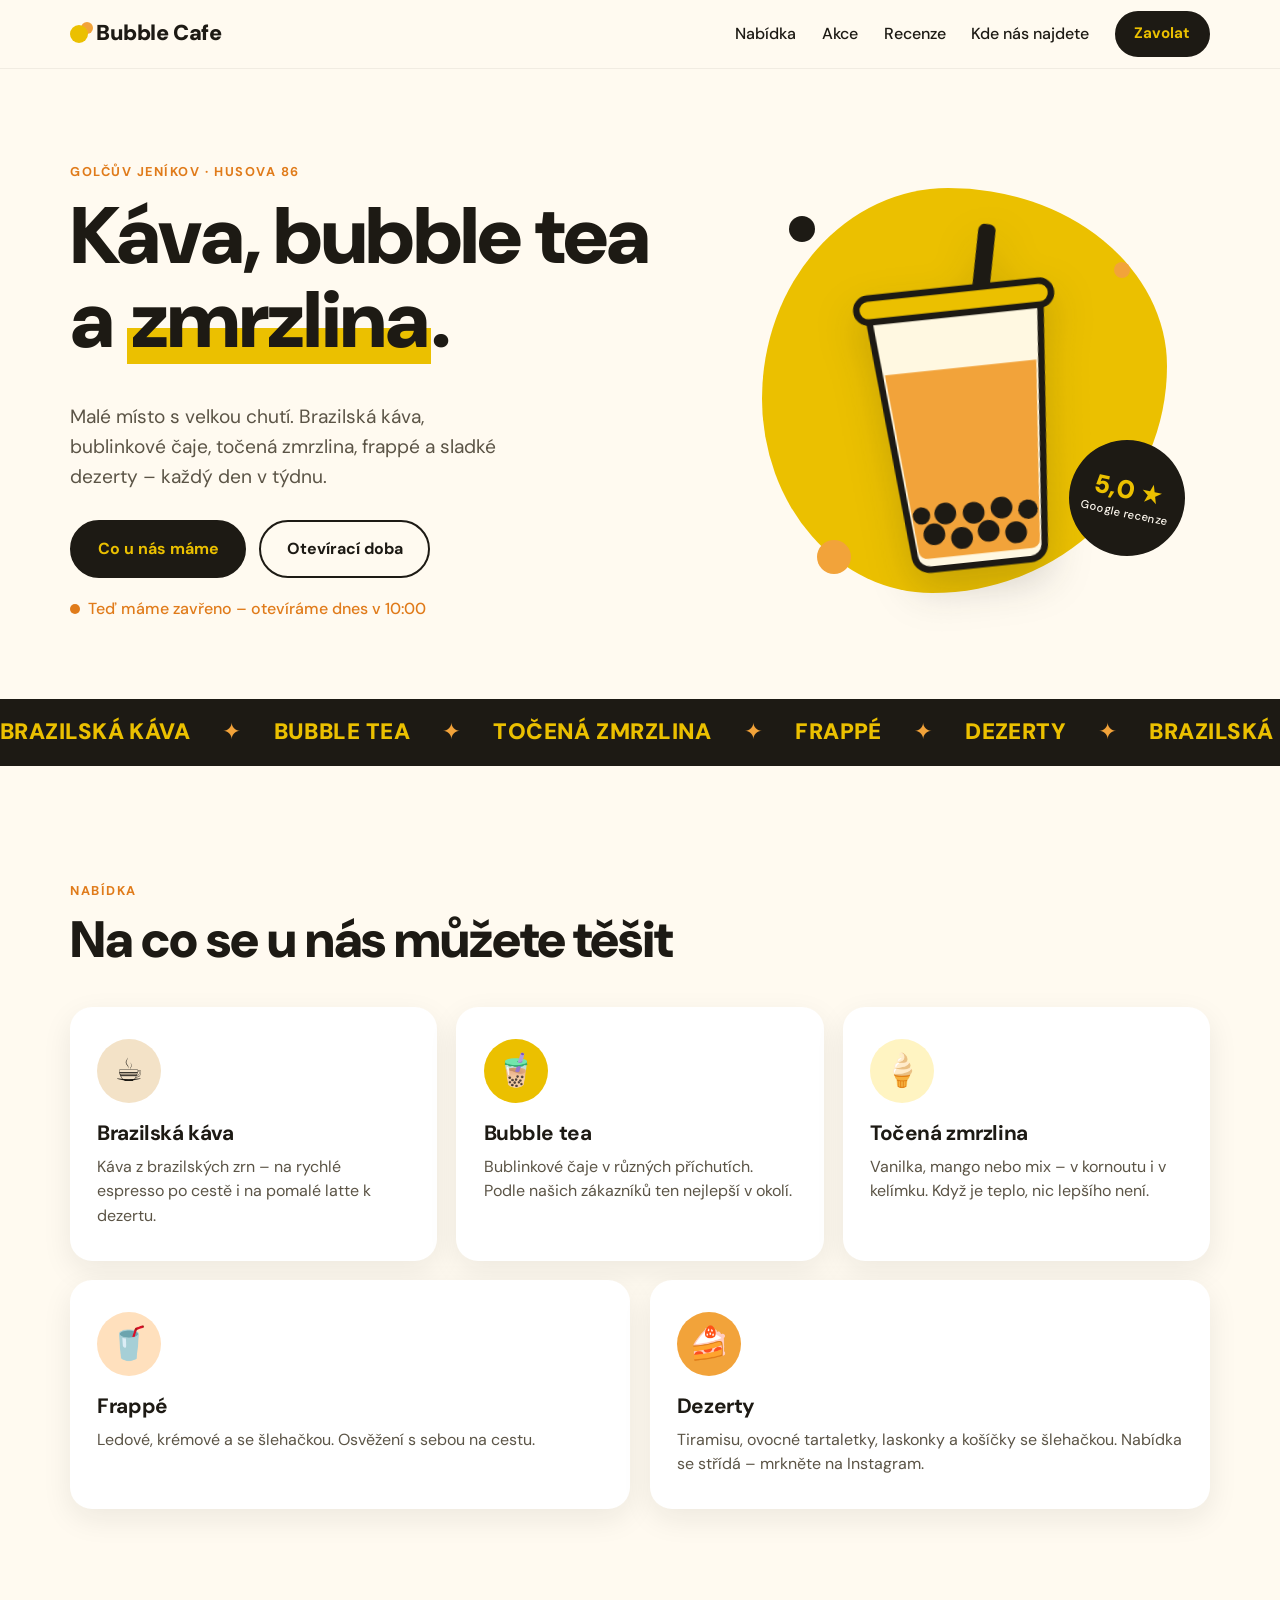
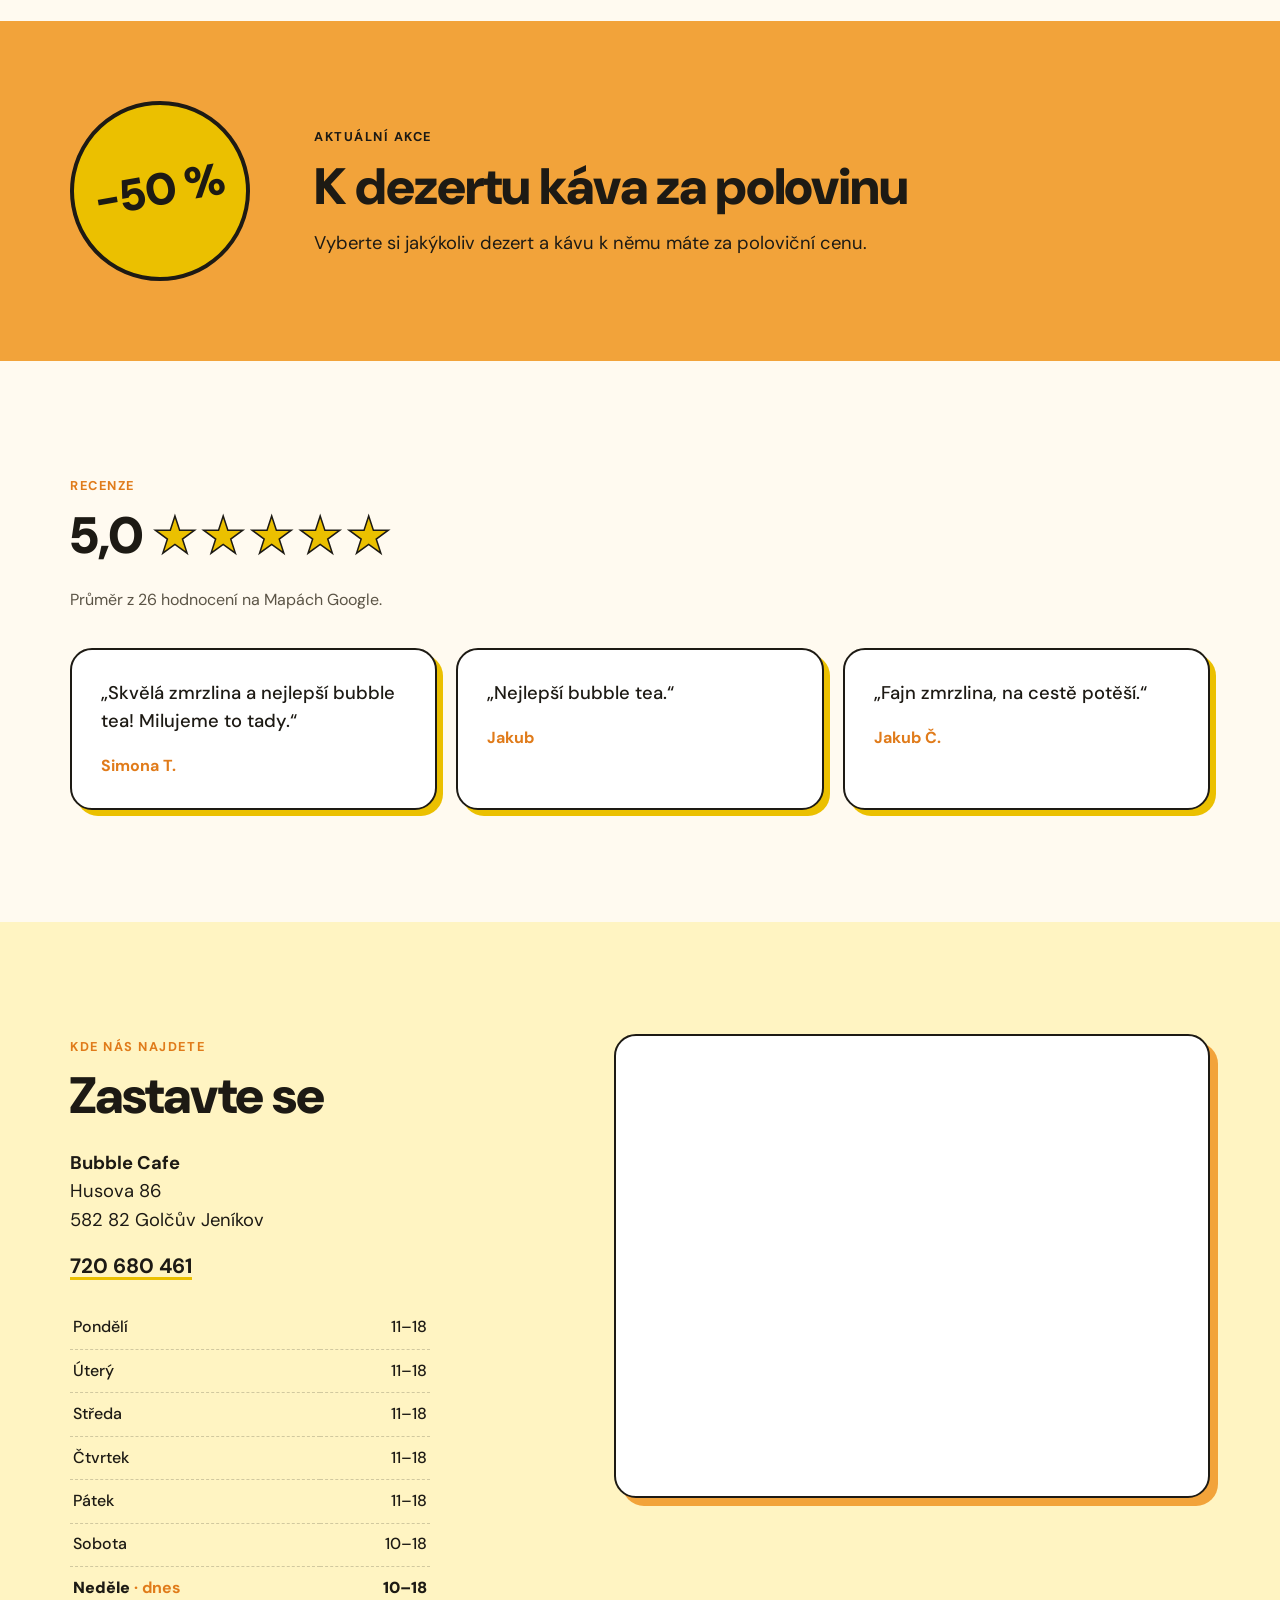
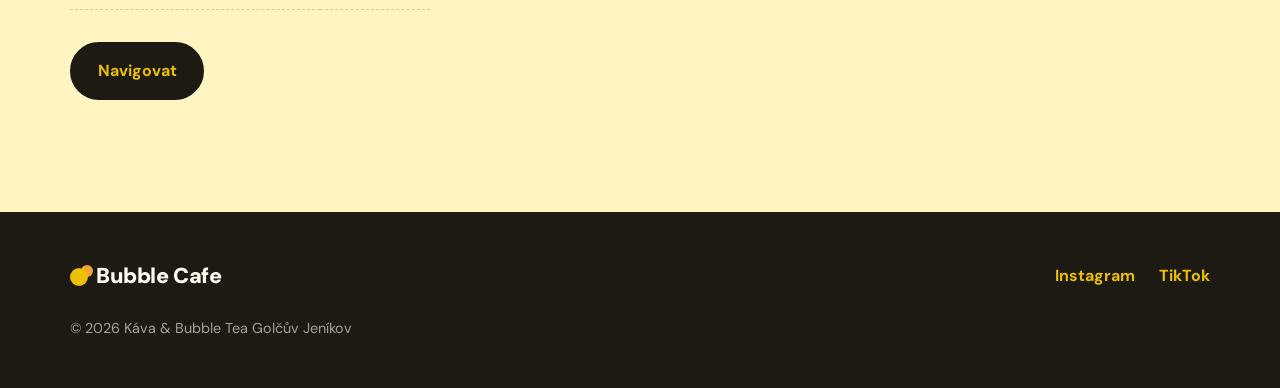
==== index.html @ f1f02864 "První verze webu Bubble Cafe" ====
<!doctype html>
<html lang="cs">
<head>
  <meta charset="utf-8">
  <meta name="viewport" content="width=device-width, initial-scale=1">
  <title>Bubble Cafe – Káva &amp; Bubble Tea Golčův Jeníkov</title>
  <meta name="description" content="Brazilská káva, bubble tea, točená zmrzlina, frappé a dezerty. Husova 86, Golčův Jeníkov. Otevřeno každý den.">
  <link rel="preconnect" href="https://fonts.googleapis.com">
  <link rel="preconnect" href="https://fonts.gstatic.com" crossorigin>
  <link href="https://fonts.googleapis.com/css2?family=DM+Sans:ital,opsz,wght@0,9..40,400;0,9..40,500;0,9..40,700;0,9..40,900;1,9..40,400&display=swap" rel="stylesheet">
  <link rel="stylesheet" href="styles.css">
</head>
<body>

  <header class="nav" id="top">
    <div class="wrap nav__inner">
      <a href="#top" class="logo" aria-label="Bubble Cafe – domů">
        <span class="logo__dot"></span>Bubble&nbsp;Cafe
      </a>
      <button class="nav__toggle" aria-label="Menu" aria-expanded="false" aria-controls="menu">
        <span></span><span></span>
      </button>
      <nav class="nav__menu" id="menu">
        <a href="#nabidka">Nabídka</a>
        <a href="#akce">Akce</a>
        <a href="#recenze">Recenze</a>
        <a href="#kontakt">Kde nás najdete</a>
        <a href="tel:+420720680461" class="btn btn--small">Zavolat</a>
      </nav>
    </div>
  </header>

  <main>
    <!-- HERO -->
    <section class="hero">
      <div class="wrap hero__inner">
        <div class="hero__text">
          <p class="eyebrow">Golčův Jeníkov · Husova 86</p>
          <h1>Káva, bubble&nbsp;tea<br>a <span class="hl">zmrzlina</span>.</h1>
          <p class="lead">Malé místo s velkou chutí. Brazilská káva, bublinkové čaje, točená zmrzlina, frappé a sladké dezerty – každý den v týdnu.</p>
          <div class="hero__cta">
            <a href="#nabidka" class="btn">Co u nás máme</a>
            <a href="#kontakt" class="btn btn--ghost">Otevírací doba</a>
          </div>
          <p class="hero__status" id="openStatus" aria-live="polite"></p>
        </div>
        <div class="hero__art" aria-hidden="true">
          <div class="blob"></div>
          <!-- Bubble tea illustration -->
          <svg class="cup" viewBox="0 0 220 320">
            <rect x="128" y="0" width="16" height="120" rx="6" fill="#1d1a14" transform="rotate(12 136 60)"/>
            <path d="M30 70 h160 l-20 230 a14 14 0 0 1 -14 12 h-92 a14 14 0 0 1 -14 -12z" fill="#fff8e1" stroke="#1d1a14" stroke-width="6"/>
            <path d="M40 130 h140 l-14 165 a8 8 0 0 1 -8 7 h-96 a8 8 0 0 1 -8 -7z" fill="#f2a33a"/>
            <g fill="#1d1a14">
              <circle cx="70" cy="280" r="10"/><circle cx="95" cy="286" r="10"/><circle cx="120" cy="282" r="10"/><circle cx="145" cy="286" r="10"/>
              <circle cx="82" cy="262" r="10"/><circle cx="108" cy="264" r="10"/><circle cx="134" cy="262" r="10"/><circle cx="158" cy="266" r="9"/>
              <circle cx="60" cy="262" r="8"/>
            </g>
            <rect x="20" y="58" width="180" height="22" rx="11" fill="#ebc000" stroke="#1d1a14" stroke-width="6"/>
          </svg>
          <span class="bubble b1"></span><span class="bubble b2"></span><span class="bubble b3"></span>
          <div class="sticker">5,0 ★<small>Google recenze</small></div>
        </div>
      </div>
    </section>

    <!-- MARQUEE -->
    <div class="marquee" aria-hidden="true">
      <div class="marquee__track">
        <span>Brazilská káva</span><span>✦</span><span>Bubble tea</span><span>✦</span><span>Točená zmrzlina</span><span>✦</span><span>Frappé</span><span>✦</span><span>Dezerty</span><span>✦</span>
        <span>Brazilská káva</span><span>✦</span><span>Bubble tea</span><span>✦</span><span>Točená zmrzlina</span><span>✦</span><span>Frappé</span><span>✦</span><span>Dezerty</span><span>✦</span>
      </div>
    </div>

    <!-- NABÍDKA -->
    <section class="section" id="nabidka">
      <div class="wrap">
        <p class="eyebrow">Nabídka</p>
        <h2>Na co se u nás můžete těšit</h2>
        <div class="cards">
          <article class="card card--coffee">
            <div class="card__icon">☕</div>
            <h3>Brazilská káva</h3>
            <p>Káva z brazilských zrn – na rychlé espresso po cestě i na pomalé latte k dezertu.</p>
          </article>
          <article class="card card--tea">
            <div class="card__icon">🧋</div>
            <h3>Bubble tea</h3>
            <p>Bublinkové čaje v různých příchutích. Podle našich zákazníků ten nejlepší v okolí.</p>
          </article>
          <article class="card card--ice">
            <div class="card__icon">🍦</div>
            <h3>Točená zmrzlina</h3>
            <p>Vanilka, mango nebo mix – v kornoutu i v kelímku. Když je teplo, nic lepšího není.</p>
          </article>
          <article class="card card--frappe">
            <div class="card__icon">🥤</div>
            <h3>Frappé</h3>
            <p>Ledové, krémové a se šlehačkou. Osvěžení s sebou na cestu.</p>
          </article>
          <article class="card card--dessert">
            <div class="card__icon">🍰</div>
            <h3>Dezerty</h3>
            <p>Tiramisu, ovocné tartaletky, laskonky a košíčky se šlehačkou. Nabídka se střídá – mrkněte na Instagram.</p>
          </article>
        </div>
      </div>
    </section>

    <!-- AKCE -->
    <section class="promo" id="akce">
      <div class="wrap promo__inner">
        <div class="promo__badge">−50&nbsp;%</div>
        <div>
          <p class="eyebrow eyebrow--dark">Aktuální akce</p>
          <h2>K dezertu káva za polovinu</h2>
          <p>Vyberte si jakýkoliv dezert a kávu k němu máte za poloviční cenu.</p>
        </div>
      </div>
    </section>

    <!-- RECENZE -->
    <section class="section" id="recenze">
      <div class="wrap">
        <p class="eyebrow">Recenze</p>
        <h2>5,0 <span class="stars" aria-label="5 hvězdiček">★★★★★</span></h2>
        <p class="muted">Průměr z 26 hodnocení na Mapách Google.</p>
        <div class="quotes">
          <blockquote>
            <p>„Skvělá zmrzlina a nejlepší bubble tea! Milujeme to tady.“</p>
            <cite>Simona T.</cite>
          </blockquote>
          <blockquote>
            <p>„Nejlepší bubble tea.“</p>
            <cite>Jakub</cite>
          </blockquote>
          <blockquote>
            <p>„Fajn zmrzlina, na cestě potěší.“</p>
            <cite>Jakub Č.</cite>
          </blockquote>
        </div>
      </div>
    </section>

    <!-- KONTAKT -->
    <section class="section section--alt" id="kontakt">
      <div class="wrap contact">
        <div class="contact__info">
          <p class="eyebrow">Kde nás najdete</p>
          <h2>Zastavte se</h2>
          <address>
            <strong>Bubble Cafe</strong><br>
            Husova 86<br>
            582 82 Golčův Jeníkov
          </address>
          <p><a href="tel:+420720680461" class="link">720 680 461</a></p>

          <table class="hours" aria-label="Otevírací doba">
            <tbody>
              <tr data-day="1"><th>Pondělí</th><td>11–18</td></tr>
              <tr data-day="2"><th>Úterý</th><td>11–18</td></tr>
              <tr data-day="3"><th>Středa</th><td>11–18</td></tr>
              <tr data-day="4"><th>Čtvrtek</th><td>11–18</td></tr>
              <tr data-day="5"><th>Pátek</th><td>11–18</td></tr>
              <tr data-day="6"><th>Sobota</th><td>10–18</td></tr>
              <tr data-day="0"><th>Neděle</th><td>10–18</td></tr>
            </tbody>
          </table>

          <a class="btn" href="https://maps.app.goo.gl/pbF3T8M5UBwDashRA" target="_blank" rel="noopener">Navigovat</a>
        </div>
        <div class="contact__map">
          <iframe
            title="Mapa – Bubble Cafe, Husova 86, Golčův Jeníkov"
            src="https://maps.google.com/maps?q=49.8180488,15.4758222&z=17&output=embed"
            loading="lazy" referrerpolicy="no-referrer-when-downgrade"></iframe>
        </div>
      </div>
    </section>
  </main>

  <footer class="footer">
    <div class="wrap footer__inner">
      <a href="#top" class="logo logo--light"><span class="logo__dot"></span>Bubble&nbsp;Cafe</a>
      <div class="footer__social">
        <a href="https://www.instagram.com/kavaabubble/" target="_blank" rel="noopener">Instagram</a>
        <a href="https://www.tiktok.com/@kavaabubble" target="_blank" rel="noopener">TikTok</a>
      </div>
      <p class="footer__copy">© <span id="year"></span> Káva &amp; Bubble Tea Golčův Jeníkov</p>
    </div>
  </footer>

  <script src="script.js"></script>
</body>
</html>
---- styles.css ----
:root {
  --yellow: #ebc000;
  --yellow-soft: #fff4c2;
  --orange: #f2a33a;
  --orange-deep: #e07b1a;
  --ink: #1d1a14;
  --ink-soft: #5b5446;
  --cream: #fffaf0;
  --white: #ffffff;
  --radius: 22px;
  --shadow: 0 10px 30px rgba(29, 26, 20, .08);
}

*, *::before, *::after { box-sizing: border-box; }
html { scroll-behavior: smooth; scroll-padding-top: 80px; }
body {
  margin: 0;
  font-family: "DM Sans", system-ui, sans-serif;
  color: var(--ink);
  background: var(--cream);
  line-height: 1.55;
  -webkit-font-smoothing: antialiased;
}
img, svg, iframe { display: block; max-width: 100%; }
a { color: inherit; }
h1, h2, h3 { line-height: 1.05; margin: 0 0 .5em; letter-spacing: -.02em; }
h1 { font-size: clamp(2.6rem, 7vw, 5rem); font-weight: 900; }
h2 { font-size: clamp(2rem, 4.5vw, 3.2rem); font-weight: 900; }
h3 { font-size: 1.3rem; font-weight: 700; }
p { margin: 0 0 1em; }

.wrap { width: min(1140px, 100% - 32px); margin-inline: auto; }

.eyebrow {
  display: inline-block;
  font-size: .8rem; font-weight: 700; letter-spacing: .12em; text-transform: uppercase;
  color: var(--orange-deep);
  margin-bottom: .8rem;
}
.eyebrow--dark { color: var(--ink); }
.muted { color: var(--ink-soft); }
.hl {
  background: linear-gradient(transparent 58%, var(--yellow) 58%, var(--yellow) 92%, transparent 92%);
  padding: 0 .05em;
}

/* Buttons */
.btn {
  display: inline-flex; align-items: center; justify-content: center;
  padding: .9rem 1.6rem;
  border-radius: 999px;
  background: var(--ink); color: var(--yellow);
  font-weight: 700; text-decoration: none;
  border: 2px solid var(--ink);
  transition: transform .15s ease, background .15s ease, color .15s ease;
}
.btn:hover { transform: translateY(-2px); background: var(--yellow); color: var(--ink); }
.btn--ghost { background: transparent; color: var(--ink); }
.btn--ghost:hover { background: var(--ink); color: var(--yellow); }
.btn--small { padding: .55rem 1.1rem; font-size: .95rem; }
.link { font-weight: 700; font-size: 1.3rem; text-decoration-color: var(--yellow); text-decoration-thickness: 3px; text-underline-offset: 4px; }

/* Nav */
.nav {
  position: sticky; top: 0; z-index: 50;
  background: rgba(255, 250, 240, .9);
  backdrop-filter: blur(10px);
  border-bottom: 1px solid rgba(29, 26, 20, .06);
}
.nav__inner { display: flex; align-items: center; justify-content: space-between; height: 68px; }
.logo { display: inline-flex; align-items: center; gap: .5rem; font-weight: 900; font-size: 1.35rem; text-decoration: none; letter-spacing: -.02em; }
.logo__dot { width: 18px; height: 18px; border-radius: 50%; background: var(--yellow); box-shadow: 8px -6px 0 -3px var(--orange); }
.logo--light { color: var(--cream); }
.nav__menu { display: flex; align-items: center; gap: 1.6rem; }
.nav__menu a:not(.btn) { text-decoration: none; font-weight: 500; }
.nav__menu a:not(.btn):hover { color: var(--orange-deep); }
.nav__toggle { display: none; background: none; border: 0; width: 40px; height: 40px; cursor: pointer; position: relative; }
.nav__toggle span { position: absolute; left: 8px; right: 8px; height: 3px; background: var(--ink); border-radius: 2px; transition: transform .2s; }
.nav__toggle span:first-child { top: 14px; }
.nav__toggle span:last-child { top: 23px; }
.nav__toggle[aria-expanded="true"] span:first-child { transform: translateY(4.5px) rotate(45deg); }
.nav__toggle[aria-expanded="true"] span:last-child { transform: translateY(-4.5px) rotate(-45deg); }

/* Hero */
.hero { padding: clamp(2.5rem, 7vw, 6rem) 0 clamp(3rem, 6vw, 5rem); overflow: hidden; }
.hero__inner { display: grid; grid-template-columns: 1.1fr .9fr; gap: 3rem; align-items: center; }
.lead { font-size: 1.2rem; color: var(--ink-soft); max-width: 34ch; }
.hero__cta { display: flex; flex-wrap: wrap; gap: .8rem; margin: 1.8rem 0 1.2rem; }
.hero__status { display: inline-flex; align-items: center; gap: .5rem; font-weight: 500; margin: 0; }
.hero__status::before { content: ""; flex: none; width: 10px; height: 10px; border-radius: 50%; background: currentColor; }
.hero__status.is-open { color: #2e8b3d; }
.hero__status.is-closed { color: var(--orange-deep); }

.hero__art { position: relative; aspect-ratio: 1; max-width: 460px; margin-inline: auto; width: 100%; }
.blob {
  position: absolute; inset: 6%;
  background: var(--yellow);
  border-radius: 46% 54% 58% 42% / 52% 44% 56% 48%;
  animation: morph 12s ease-in-out infinite;
}
.cup { position: absolute; left: 50%; top: 52%; width: 52%; transform: translate(-50%, -50%) rotate(-6deg); filter: drop-shadow(0 18px 20px rgba(29,26,20,.18)); }
.bubble { position: absolute; border-radius: 50%; background: var(--ink); animation: float 6s ease-in-out infinite; }
.b1 { width: 26px; height: 26px; top: 12%; left: 12%; }
.b2 { width: 16px; height: 16px; top: 22%; right: 14%; background: var(--orange); animation-delay: -2s; }
.b3 { width: 34px; height: 34px; bottom: 10%; left: 18%; background: var(--orange); animation-delay: -4s; }
.sticker {
  position: absolute; right: 2%; bottom: 14%;
  width: 116px; height: 116px; border-radius: 50%;
  background: var(--ink); color: var(--yellow);
  display: grid; place-content: center; text-align: center;
  font-weight: 900; font-size: 1.6rem; line-height: 1;
  transform: rotate(12deg);
}
.sticker small { display: block; font-size: .7rem; font-weight: 500; color: var(--cream); margin-top: .35rem; letter-spacing: .04em; }

@keyframes morph {
  50% { border-radius: 58% 42% 44% 56% / 46% 58% 42% 54%; }
}
@keyframes float {
  50% { transform: translateY(-14px); }
}

/* Marquee */
.marquee { background: var(--ink); color: var(--yellow); overflow: hidden; padding: 1rem 0; }
.marquee__track { display: flex; gap: 2rem; width: max-content; animation: scroll 28s linear infinite; font-weight: 900; font-size: 1.4rem; text-transform: uppercase; letter-spacing: .02em; }
.marquee__track span:nth-child(even) { color: var(--orange); }
@keyframes scroll { to { transform: translateX(-50%); } }

/* Sections */
.section { padding: clamp(4rem, 9vw, 7rem) 0; }
.section--alt { background: var(--yellow-soft); }

/* Cards */
.cards { display: grid; grid-template-columns: repeat(6, 1fr); gap: 1.2rem; margin-top: 2.5rem; }
.card {
  grid-column: span 2;
  background: var(--white);
  border-radius: var(--radius);
  padding: 2rem 1.7rem;
  box-shadow: var(--shadow);
  transition: transform .2s ease;
}
.card:hover { transform: translateY(-4px) rotate(-.5deg); }
.card:nth-child(4), .card:nth-child(5) { grid-column: span 3; }
.card p { color: var(--ink-soft); margin: 0; }
.card__icon {
  width: 64px; height: 64px; border-radius: 50%;
  display: grid; place-items: center; font-size: 2rem;
  margin-bottom: 1.2rem;
}
.card--coffee .card__icon { background: #f3e2c7; }
.card--tea .card__icon { background: var(--yellow); }
.card--ice .card__icon { background: var(--yellow-soft); }
.card--frappe .card__icon { background: #ffe0bd; }
.card--dessert .card__icon { background: var(--orange); }

/* Promo */
.promo { background: var(--orange); padding: clamp(3rem, 7vw, 5rem) 0; }
.promo__inner { display: flex; align-items: center; gap: clamp(1.5rem, 5vw, 4rem); }
.promo h2 { margin-bottom: .3em; }
.promo p:last-child { font-size: 1.15rem; margin: 0; max-width: 46ch; }
.promo__badge {
  flex: none;
  width: clamp(120px, 18vw, 180px); aspect-ratio: 1; border-radius: 50%;
  background: var(--yellow); border: 4px solid var(--ink);
  display: grid; place-items: center;
  font-weight: 900; font-size: clamp(1.8rem, 4vw, 2.8rem);
  transform: rotate(-10deg);
}

/* Reviews */
.stars { color: var(--yellow); -webkit-text-stroke: 1.5px var(--ink); letter-spacing: .05em; }
.quotes { display: grid; grid-template-columns: repeat(3, 1fr); gap: 1.2rem; margin-top: 2.2rem; }
blockquote {
  margin: 0; padding: 1.8rem;
  background: var(--white); border-radius: var(--radius);
  border: 2px solid var(--ink);
  box-shadow: 6px 6px 0 var(--yellow);
}
blockquote p { font-size: 1.15rem; font-weight: 500; }
cite { font-style: normal; font-weight: 700; color: var(--orange-deep); }

/* Contact */
.contact { display: grid; grid-template-columns: 1fr 1.2fr; gap: 3rem; align-items: start; }
address { font-style: normal; font-size: 1.15rem; margin-bottom: 1rem; }
.hours { width: 100%; max-width: 360px; border-collapse: collapse; margin: 1.5rem 0 2rem; }
.hours th, .hours td { padding: .55rem .2rem; border-bottom: 1px dashed rgba(29, 26, 20, .2); text-align: left; font-weight: 500; }
.hours td { text-align: right; font-variant-numeric: tabular-nums; }
.hours tr.is-today th, .hours tr.is-today td { font-weight: 900; color: var(--ink); }
.hours tr.is-today th::after { content: " · dnes"; color: var(--orange-deep); font-weight: 700; }
.contact__map { border-radius: var(--radius); overflow: hidden; border: 2px solid var(--ink); box-shadow: 8px 8px 0 var(--orange); background: var(--white); }
.contact__map iframe { width: 100%; height: 460px; border: 0; }

/* Footer */
.footer { background: var(--ink); color: var(--cream); padding: 3rem 0; }
.footer__inner { display: flex; flex-wrap: wrap; align-items: center; justify-content: space-between; gap: 1.5rem; }
.footer__social { display: flex; gap: 1.5rem; }
.footer__social a { text-decoration: none; font-weight: 700; color: var(--yellow); }
.footer__social a:hover { color: var(--orange); }
.footer__copy { margin: 0; opacity: .6; font-size: .9rem; width: 100%; }

/* Responsive */
@media (max-width: 900px) {
  .hero__inner, .contact { grid-template-columns: 1fr; }
  .hero__art { max-width: 340px; }
  .cards { grid-template-columns: 1fr 1fr; }
  .card, .card:nth-child(4), .card:nth-child(5) { grid-column: span 1; }
  .card:nth-child(5) { grid-column: span 2; }
  .quotes { grid-template-columns: 1fr; }
}
@media (max-width: 720px) {
  .nav__toggle { display: block; }
  .nav__menu {
    position: absolute; top: 68px; left: 0; right: 0;
    flex-direction: column; align-items: stretch; gap: 0;
    background: var(--cream); padding: .5rem 16px 1.2rem;
    border-bottom: 1px solid rgba(29, 26, 20, .08);
    display: none;
  }
  .nav__menu.is-open { display: flex; }
  .nav__menu a:not(.btn) { padding: .9rem 0; border-bottom: 1px solid rgba(29, 26, 20, .06); }
  .nav__menu .btn { margin-top: 1rem; }
  .promo__inner { flex-direction: column; align-items: flex-start; }
}
@media (max-width: 540px) {
  .cards { grid-template-columns: 1fr; }
  .card:nth-child(5) { grid-column: span 1; }
  .contact__map iframe { height: 340px; }
}
@media (prefers-reduced-motion: reduce) {
  *, *::before, *::after { animation: none !important; transition: none !important; }
  html { scroll-behavior: auto; }
}
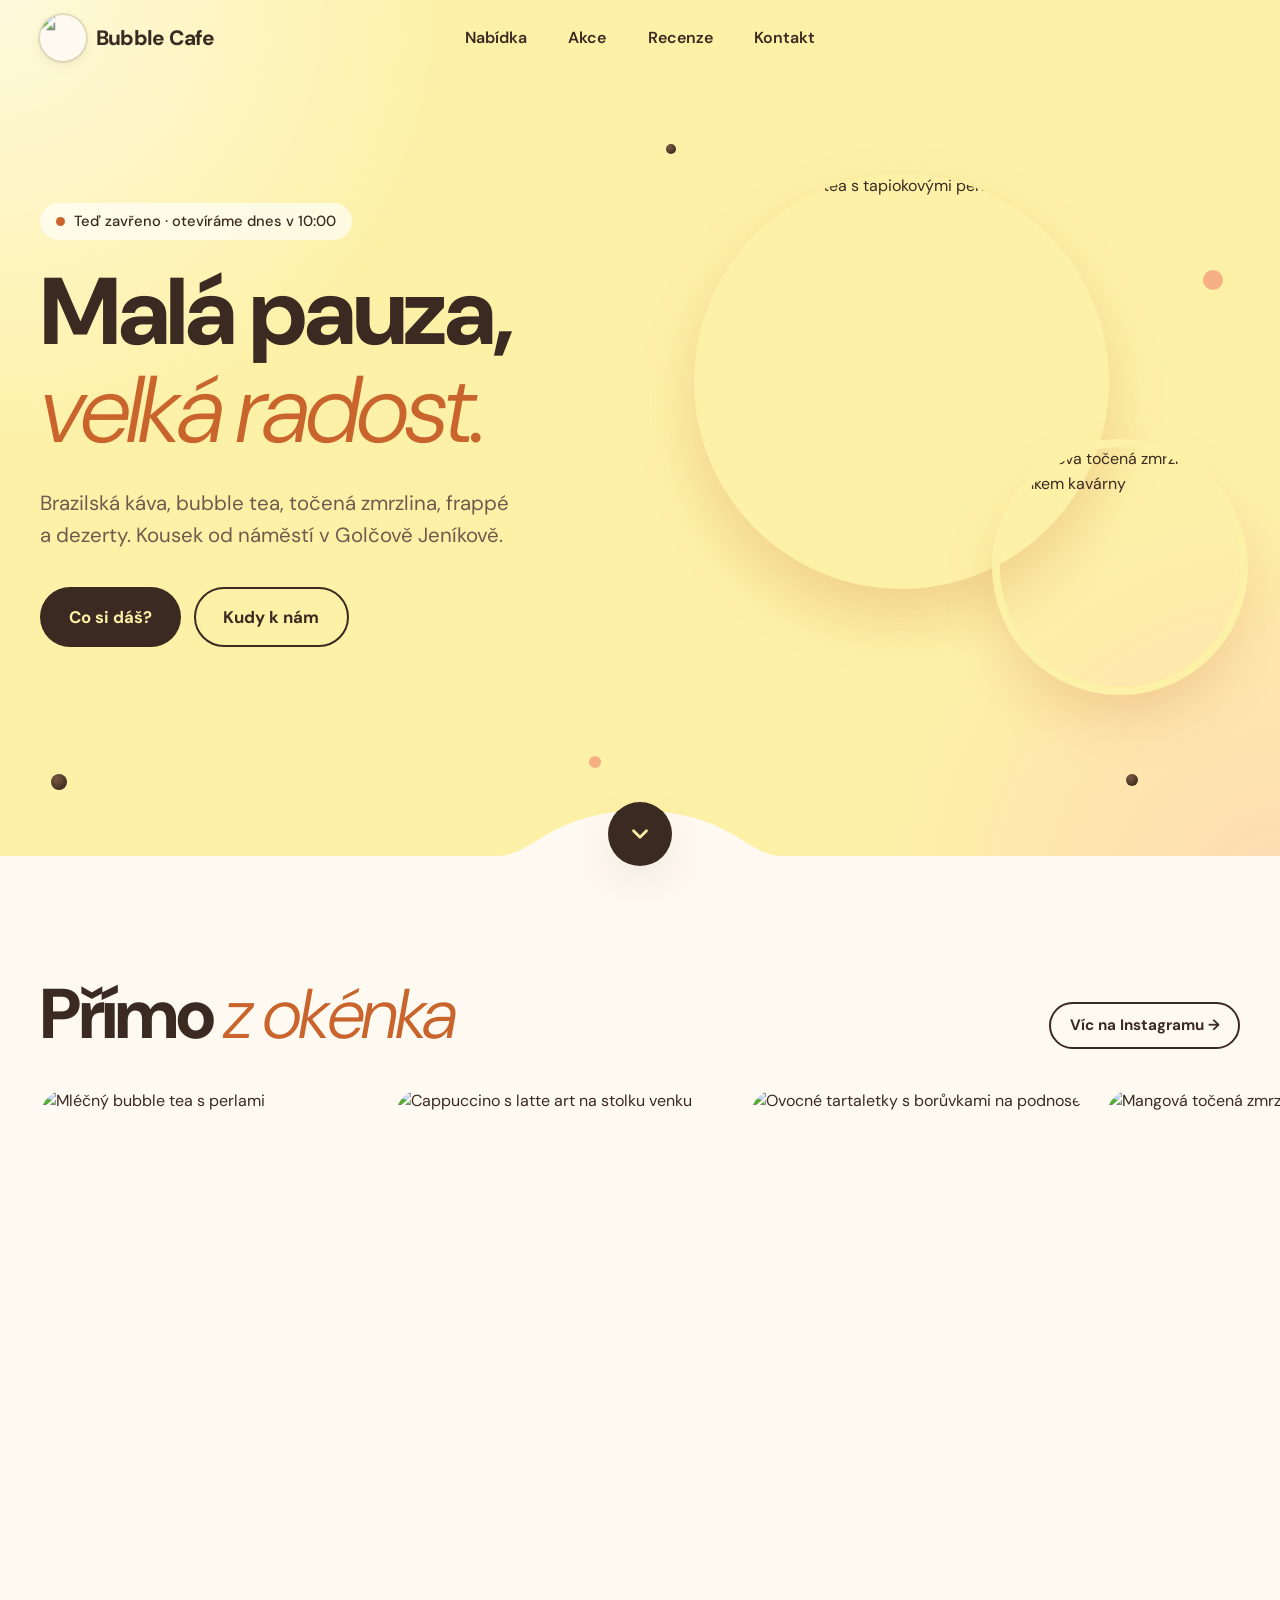
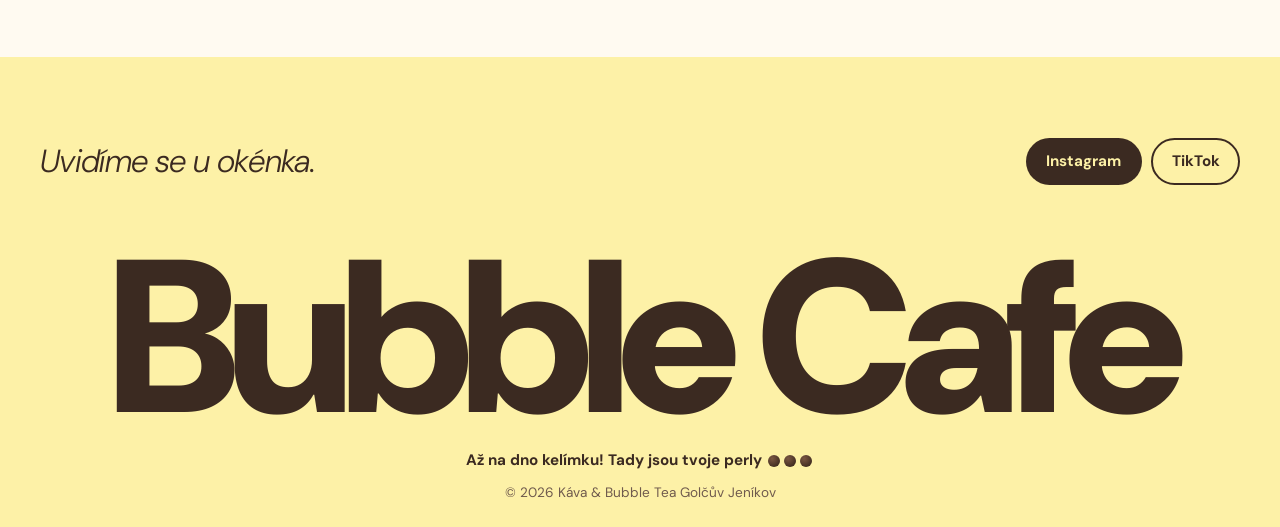
==== commit a5dbd945: "Nový pastelový design: samostatné stránky, fotky, logo" ====
--- a/index.html
+++ b/index.html
@@ -7,185 +7,100 @@
   <meta name="description" content="Brazilská káva, bubble tea, točená zmrzlina, frappé a dezerty. Husova 86, Golčův Jeníkov. Otevřeno každý den.">
   <link rel="preconnect" href="https://fonts.googleapis.com">
   <link rel="preconnect" href="https://fonts.gstatic.com" crossorigin>
-  <link href="https://fonts.googleapis.com/css2?family=DM+Sans:ital,opsz,wght@0,9..40,400;0,9..40,500;0,9..40,700;0,9..40,900;1,9..40,400&display=swap" rel="stylesheet">
+  <link href="https://fonts.googleapis.com/css2?family=DM+Sans:ital,opsz,wght@0,9..40,300..900;1,9..40,300..900&display=swap" rel="stylesheet">
+  <link rel="icon" href="IMG/708794094_18092274095021674_8489062694724276682_n.jpg">
   <link rel="stylesheet" href="styles.css">
 </head>
 <body>
 
-  <header class="nav" id="top">
+  <header class="nav">
     <div class="wrap nav__inner">
-      <a href="#top" class="logo" aria-label="Bubble Cafe – domů">
-        <span class="logo__dot"></span>Bubble&nbsp;Cafe
+      <a href="index.html" class="logo" aria-label="Bubble Cafe – úvod">
+        <span class="logo__badge" aria-hidden="true"><img src="IMG/708794094_18092274095021674_8489062694724276682_n.jpg" alt="" width="1080" height="1080"></span>
+        Bubble Cafe
       </a>
-      <button class="nav__toggle" aria-label="Menu" aria-expanded="false" aria-controls="menu">
+      <nav class="nav__menu" id="menu" aria-label="Hlavní menu">
+        <a href="nabidka.html">Nabídka</a>
+        <a href="akce.html">Akce</a>
+        <a href="recenze.html">Recenze</a>
+        <a href="kontakt.html">Kontakt</a>
+      </nav>
+      <button class="nav__toggle" aria-label="Otevřít menu" aria-expanded="false" aria-controls="menu">
         <span></span><span></span>
       </button>
-      <nav class="nav__menu" id="menu">
-        <a href="#nabidka">Nabídka</a>
-        <a href="#akce">Akce</a>
-        <a href="#recenze">Recenze</a>
-        <a href="#kontakt">Kde nás najdete</a>
-        <a href="tel:+420720680461" class="btn btn--small">Zavolat</a>
-      </nav>
     </div>
   </header>
 
   <main>
-    <!-- HERO -->
+    <!-- ===== ÚVOD ===== -->
     <section class="hero">
-      <div class="wrap hero__inner">
-        <div class="hero__text">
-          <p class="eyebrow">Golčův Jeníkov · Husova 86</p>
-          <h1>Káva, bubble&nbsp;tea<br>a <span class="hl">zmrzlina</span>.</h1>
-          <p class="lead">Malé místo s velkou chutí. Brazilská káva, bublinkové čaje, točená zmrzlina, frappé a sladké dezerty – každý den v týdnu.</p>
-          <div class="hero__cta">
-            <a href="#nabidka" class="btn">Co u nás máme</a>
-            <a href="#kontakt" class="btn btn--ghost">Otevírací doba</a>
-          </div>
-          <p class="hero__status" id="openStatus" aria-live="polite"></p>
-        </div>
-        <div class="hero__art" aria-hidden="true">
-          <div class="blob"></div>
-          <!-- Bubble tea illustration -->
-          <svg class="cup" viewBox="0 0 220 320">
-            <rect x="128" y="0" width="16" height="120" rx="6" fill="#1d1a14" transform="rotate(12 136 60)"/>
-            <path d="M30 70 h160 l-20 230 a14 14 0 0 1 -14 12 h-92 a14 14 0 0 1 -14 -12z" fill="#fff8e1" stroke="#1d1a14" stroke-width="6"/>
-            <path d="M40 130 h140 l-14 165 a8 8 0 0 1 -8 7 h-96 a8 8 0 0 1 -8 -7z" fill="#f2a33a"/>
-            <g fill="#1d1a14">
-              <circle cx="70" cy="280" r="10"/><circle cx="95" cy="286" r="10"/><circle cx="120" cy="282" r="10"/><circle cx="145" cy="286" r="10"/>
-              <circle cx="82" cy="262" r="10"/><circle cx="108" cy="264" r="10"/><circle cx="134" cy="262" r="10"/><circle cx="158" cy="266" r="9"/>
-              <circle cx="60" cy="262" r="8"/>
-            </g>
-            <rect x="20" y="58" width="180" height="22" rx="11" fill="#ebc000" stroke="#1d1a14" stroke-width="6"/>
-          </svg>
-          <span class="bubble b1"></span><span class="bubble b2"></span><span class="bubble b3"></span>
-          <div class="sticker">5,0 ★<small>Google recenze</small></div>
+      <div class="hero__pearls" aria-hidden="true">
+        <span style="--x:4%;--y:86%;--s:16px"></span>
+        <span style="--x:46%;--y:84%;--s:12px"></span>
+        <span style="--x:52%;--y:16%;--s:10px"></span>
+        <span style="--x:94%;--y:30%;--s:20px"></span>
+        <span style="--x:88%;--y:86%;--s:12px"></span>
+      </div>
+
+      <div class="hero__inner">
+        <p class="hero__status" id="openStatus" aria-live="polite">&nbsp;</p>
+        <h1 class="hero__title">
+          <span class="line">Malá pauza,</span>
+          <span class="line"><em>velká radost.</em></span>
+        </h1>
+        <p class="hero__lead">Brazilská káva, bubble tea, točená zmrzlina, frappé a&nbsp;dezerty. Kousek od náměstí v&nbsp;Golčově Jeníkově.</p>
+        <div class="hero__cta">
+          <a href="nabidka.html" class="pill pill--dark pill--lg">Co si dáš?</a>
+          <a href="kontakt.html" class="pill pill--ghost pill--lg">Kudy k nám</a>
         </div>
       </div>
+
+      <div class="hero__photos">
+        <figure class="hero__photo hero__photo--big">
+          <img src="IMG/867406006_18115543799021674_6986882147659581351_n.webp" alt="Mléčný bubble tea s tapiokovými perlami v ruce" width="1440" height="1440" fetchpriority="high">
+        </figure>
+        <figure class="hero__photo hero__photo--small">
+          <img src="IMG/752643245_18101696459021674_5170873629198934193_n.webp" alt="Mangová točená zmrzlina před okénkem kavárny" width="1440" height="1440">
+        </figure>
+      </div>
+
+      <div class="hero__curve" aria-hidden="true">
+        <svg viewBox="0 0 1440 120" preserveAspectRatio="none"><path d="M0 120V60h560c40 0 60-60 160-60s120 60 160 60h560v60z"/></svg>
+      </div>
+      <a href="#galerie" class="hero__down" aria-label="Posunout na fotky">
+        <svg viewBox="0 0 24 24"><path d="M6 9l6 6 6-6" fill="none" stroke="currentColor" stroke-width="2.5" stroke-linecap="round" stroke-linejoin="round"/></svg>
+      </a>
     </section>
 
-    <!-- MARQUEE -->
-    <div class="marquee" aria-hidden="true">
-      <div class="marquee__track">
-        <span>Brazilská káva</span><span>✦</span><span>Bubble tea</span><span>✦</span><span>Točená zmrzlina</span><span>✦</span><span>Frappé</span><span>✦</span><span>Dezerty</span><span>✦</span>
-        <span>Brazilská káva</span><span>✦</span><span>Bubble tea</span><span>✦</span><span>Točená zmrzlina</span><span>✦</span><span>Frappé</span><span>✦</span><span>Dezerty</span><span>✦</span>
+    <!-- ===== GALERIE ===== -->
+    <section class="gallery gallery--home" id="galerie" aria-labelledby="galleryTitle">
+      <div class="wrap gallery__head reveal">
+        <h2 id="galleryTitle">Přímo <em>z&nbsp;okénka</em></h2>
+        <a href="https://www.instagram.com/kavaabubble/" target="_blank" rel="noopener" class="pill pill--ghost">Víc na Instagramu&nbsp;→</a>
       </div>
-    </div>
-
-    <!-- NABÍDKA -->
-    <section class="section" id="nabidka">
-      <div class="wrap">
-        <p class="eyebrow">Nabídka</p>
-        <h2>Na co se u nás můžete těšit</h2>
-        <div class="cards">
-          <article class="card card--coffee">
-            <div class="card__icon">☕</div>
-            <h3>Brazilská káva</h3>
-            <p>Káva z brazilských zrn – na rychlé espresso po cestě i na pomalé latte k dezertu.</p>
-          </article>
-          <article class="card card--tea">
-            <div class="card__icon">🧋</div>
-            <h3>Bubble tea</h3>
-            <p>Bublinkové čaje v různých příchutích. Podle našich zákazníků ten nejlepší v okolí.</p>
-          </article>
-          <article class="card card--ice">
-            <div class="card__icon">🍦</div>
-            <h3>Točená zmrzlina</h3>
-            <p>Vanilka, mango nebo mix – v kornoutu i v kelímku. Když je teplo, nic lepšího není.</p>
-          </article>
-          <article class="card card--frappe">
-            <div class="card__icon">🥤</div>
-            <h3>Frappé</h3>
-            <p>Ledové, krémové a se šlehačkou. Osvěžení s sebou na cestu.</p>
-          </article>
-          <article class="card card--dessert">
-            <div class="card__icon">🍰</div>
-            <h3>Dezerty</h3>
-            <p>Tiramisu, ovocné tartaletky, laskonky a košíčky se šlehačkou. Nabídka se střídá – mrkněte na Instagram.</p>
-          </article>
-        </div>
-      </div>
-    </section>
-
-    <!-- AKCE -->
-    <section class="promo" id="akce">
-      <div class="wrap promo__inner">
-        <div class="promo__badge">−50&nbsp;%</div>
-        <div>
-          <p class="eyebrow eyebrow--dark">Aktuální akce</p>
-          <h2>K dezertu káva za polovinu</h2>
-          <p>Vyberte si jakýkoliv dezert a kávu k němu máte za poloviční cenu.</p>
-        </div>
-      </div>
-    </section>
-
-    <!-- RECENZE -->
-    <section class="section" id="recenze">
-      <div class="wrap">
-        <p class="eyebrow">Recenze</p>
-        <h2>5,0 <span class="stars" aria-label="5 hvězdiček">★★★★★</span></h2>
-        <p class="muted">Průměr z 26 hodnocení na Mapách Google.</p>
-        <div class="quotes">
-          <blockquote>
-            <p>„Skvělá zmrzlina a nejlepší bubble tea! Milujeme to tady.“</p>
-            <cite>Simona T.</cite>
-          </blockquote>
-          <blockquote>
-            <p>„Nejlepší bubble tea.“</p>
-            <cite>Jakub</cite>
-          </blockquote>
-          <blockquote>
-            <p>„Fajn zmrzlina, na cestě potěší.“</p>
-            <cite>Jakub Č.</cite>
-          </blockquote>
-        </div>
-      </div>
-    </section>
-
-    <!-- KONTAKT -->
-    <section class="section section--alt" id="kontakt">
-      <div class="wrap contact">
-        <div class="contact__info">
-          <p class="eyebrow">Kde nás najdete</p>
-          <h2>Zastavte se</h2>
-          <address>
-            <strong>Bubble Cafe</strong><br>
-            Husova 86<br>
-            582 82 Golčův Jeníkov
-          </address>
-          <p><a href="tel:+420720680461" class="link">720 680 461</a></p>
-
-          <table class="hours" aria-label="Otevírací doba">
-            <tbody>
-              <tr data-day="1"><th>Pondělí</th><td>11–18</td></tr>
-              <tr data-day="2"><th>Úterý</th><td>11–18</td></tr>
-              <tr data-day="3"><th>Středa</th><td>11–18</td></tr>
-              <tr data-day="4"><th>Čtvrtek</th><td>11–18</td></tr>
-              <tr data-day="5"><th>Pátek</th><td>11–18</td></tr>
-              <tr data-day="6"><th>Sobota</th><td>10–18</td></tr>
-              <tr data-day="0"><th>Neděle</th><td>10–18</td></tr>
-            </tbody>
-          </table>
-
-          <a class="btn" href="https://maps.app.goo.gl/pbF3T8M5UBwDashRA" target="_blank" rel="noopener">Navigovat</a>
-        </div>
-        <div class="contact__map">
-          <iframe
-            title="Mapa – Bubble Cafe, Husova 86, Golčův Jeníkov"
-            src="https://maps.google.com/maps?q=49.8180488,15.4758222&z=17&output=embed"
-            loading="lazy" referrerpolicy="no-referrer-when-downgrade"></iframe>
-        </div>
+      <div class="gallery__track">
+        <figure><img src="IMG/867406006_18115543799021674_6986882147659581351_n.webp" alt="Mléčný bubble tea s perlami" width="1440" height="1440" loading="lazy"></figure>
+        <figure><img src="IMG/848170183_18113528954021674_6414360546930213852_n.webp" alt="Cappuccino s latte art na stolku venku" width="1170" height="1170" loading="lazy"></figure>
+        <figure><img src="IMG/768555291_18104485046021674_1542284532686548519_n.webp" alt="Ovocné tartaletky s borůvkami na podnose" width="1440" height="1440" loading="lazy"></figure>
+        <figure><img src="IMG/845483574_18113222252021674_8766040224482675115_n.webp" alt="Mangová točená zmrzlina v kornoutu" width="1440" height="1440" loading="lazy"></figure>
+        <figure><img src="IMG/757454747_18102570536021674_7661208918829281333_n.webp" alt="Ledová káva a buchta" width="1170" height="1170" loading="lazy"></figure>
+        <figure><img src="IMG/763587535_18103642076021674_7545020357420582680_n.webp" alt="Růžová točená zmrzlina před kavárnou" width="1440" height="1440" loading="lazy"></figure>
+        <figure><img src="IMG/752643245_18101696459021674_5170873629198934193_n.webp" alt="Mangová zmrzlina před okénkem s logem" width="1440" height="1440" loading="lazy"></figure>
       </div>
     </section>
   </main>
 
   <footer class="footer">
-    <div class="wrap footer__inner">
-      <a href="#top" class="logo logo--light"><span class="logo__dot"></span>Bubble&nbsp;Cafe</a>
-      <div class="footer__social">
-        <a href="https://www.instagram.com/kavaabubble/" target="_blank" rel="noopener">Instagram</a>
-        <a href="https://www.tiktok.com/@kavaabubble" target="_blank" rel="noopener">TikTok</a>
+    <div class="wrap">
+      <div class="footer__row">
+        <p class="footer__hello">Uvidíme se u&nbsp;okénka.</p>
+        <div class="footer__social">
+          <a href="https://www.instagram.com/kavaabubble/" target="_blank" rel="noopener" class="pill pill--dark">Instagram</a>
+          <a href="https://www.tiktok.com/@kavaabubble" target="_blank" rel="noopener" class="pill pill--ghost">TikTok</a>
+        </div>
       </div>
+      <p class="footer__word" aria-hidden="true">Bubble Cafe</p>
+      <p class="footer__egg">Až na dno kelímku! Tady jsou tvoje perly <i></i><i></i><i></i></p>
       <p class="footer__copy">© <span id="year"></span> Káva &amp; Bubble Tea Golčův Jeníkov</p>
     </div>
   </footer>
--- a/styles.css
+++ b/styles.css
@@ -1,233 +1,424 @@
+/* Řídí se DESIGN.md – pastelová paleta, barvy jen přes proměnné níže */
 :root {
-  --yellow: #ebc000;
-  --yellow-soft: #fff4c2;
-  --orange: #f2a33a;
-  --orange-deep: #e07b1a;
-  --ink: #1d1a14;
-  --ink-soft: #5b5446;
-  --cream: #fffaf0;
-  --white: #ffffff;
-  --radius: 22px;
-  --shadow: 0 10px 30px rgba(29, 26, 20, .08);
+  --butter: #fdf1a7;        --butter-rgb: 253 241 167;
+  --butter-deep: #f7e383;   --butter-deep-rgb: 247 227 131;
+  --peach: #ffd8b5;         --peach-rgb: 255 216 181;
+  --peach-deep: #f6b083;    --peach-deep-rgb: 246 176 131;
+  --apricot: #c9652c;       --apricot-rgb: 201 101 44;
+  --apricot-deep: #a44d1b;  --apricot-deep-rgb: 164 77 27;
+  --blush: #fbe1df;         --blush-rgb: 251 225 223;
+  --blush-deep: #f4c3c0;    --blush-deep-rgb: 244 195 192;
+  --sage: #e2eedd;          --sage-rgb: 226 238 221;
+  --sage-deep: #c6dcbf;     --sage-deep-rgb: 198 220 191;
+  --cocoa: #3b2a21;         --cocoa-rgb: 59 42 33;
+  --cocoa-soft: #6f5a4d;    --cocoa-soft-rgb: 111 90 77;
+  --cream: #fffaf1;         --cream-rgb: 255 250 241;
+  --white: #ffffff;         --white-rgb: 255 255 255;
+  --green: #3f9a52;         --green-rgb: 63 154 82;
+  --pearl-light: #7a5741;
+  --pearl-dark: #2e1f16;
+
+  --shadow-soft: 0 18px 40px rgb(var(--cocoa-rgb) / .08);
+  --shadow-photo: 0 28px 56px rgb(var(--apricot-rgb) / .22);
+  --line: rgb(var(--cocoa-rgb) / .12);
+  --pearl: radial-gradient(circle at 35% 30%, var(--pearl-light), var(--pearl-dark));
+
+  --ease: cubic-bezier(.22, 1, .36, 1);
 }
 
 *, *::before, *::after { box-sizing: border-box; }
-html { scroll-behavior: smooth; scroll-padding-top: 80px; }
+html { scroll-behavior: smooth; scroll-padding-top: 76px; }
 body {
   margin: 0;
   font-family: "DM Sans", system-ui, sans-serif;
-  color: var(--ink);
+  font-optical-sizing: auto;
+  color: var(--cocoa);
   background: var(--cream);
   line-height: 1.55;
   -webkit-font-smoothing: antialiased;
+  overflow-x: hidden;
 }
 img, svg, iframe { display: block; max-width: 100%; }
 a { color: inherit; }
-h1, h2, h3 { line-height: 1.05; margin: 0 0 .5em; letter-spacing: -.02em; }
-h1 { font-size: clamp(2.6rem, 7vw, 5rem); font-weight: 900; }
-h2 { font-size: clamp(2rem, 4.5vw, 3.2rem); font-weight: 900; }
-h3 { font-size: 1.3rem; font-weight: 700; }
-p { margin: 0 0 1em; }
-
-.wrap { width: min(1140px, 100% - 32px); margin-inline: auto; }
-
-.eyebrow {
-  display: inline-block;
-  font-size: .8rem; font-weight: 700; letter-spacing: .12em; text-transform: uppercase;
-  color: var(--orange-deep);
-  margin-bottom: .8rem;
-}
-.eyebrow--dark { color: var(--ink); }
-.muted { color: var(--ink-soft); }
-.hl {
-  background: linear-gradient(transparent 58%, var(--yellow) 58%, var(--yellow) 92%, transparent 92%);
-  padding: 0 .05em;
-}
-
-/* Buttons */
-.btn {
-  display: inline-flex; align-items: center; justify-content: center;
-  padding: .9rem 1.6rem;
-  border-radius: 999px;
-  background: var(--ink); color: var(--yellow);
-  font-weight: 700; text-decoration: none;
-  border: 2px solid var(--ink);
-  transition: transform .15s ease, background .15s ease, color .15s ease;
-}
-.btn:hover { transform: translateY(-2px); background: var(--yellow); color: var(--ink); }
-.btn--ghost { background: transparent; color: var(--ink); }
-.btn--ghost:hover { background: var(--ink); color: var(--yellow); }
-.btn--small { padding: .55rem 1.1rem; font-size: .95rem; }
-.link { font-weight: 700; font-size: 1.3rem; text-decoration-color: var(--yellow); text-decoration-thickness: 3px; text-underline-offset: 4px; }
-
-/* Nav */
+button { font: inherit; color: inherit; }
+h1, h2, h3 { margin: 0; line-height: .98; letter-spacing: -.035em; font-weight: 800; }
+h2 { font-size: clamp(2.4rem, 5.5vw, 4.4rem); }
+h2 em, h1 em { color: var(--apricot); }
+em { font-style: italic; font-weight: 300; letter-spacing: -.03em; }
+p { margin: 0; }
+
+:where(a, button, [tabindex]):focus-visible {
+  outline: 3px solid var(--apricot); outline-offset: 3px; border-radius: 12px;
+}
+
+.wrap { width: min(1200px, 100% - 32px); margin-inline: auto; }
+
+.kicker {
+  display: inline-flex; align-items: center; gap: .6rem;
+  font-size: .78rem; font-weight: 700; letter-spacing: .16em; text-transform: uppercase;
+  color: var(--apricot-deep); margin-bottom: 1.1rem;
+}
+.kicker::before { content: ""; width: 10px; height: 10px; border-radius: 50%; background: currentColor; }
+
+/* ===== Pilulky ===== */
+.pill {
+  display: inline-flex; align-items: center; justify-content: center; gap: .5rem;
+  min-height: 44px; padding: .6rem 1.15rem; border-radius: 999px;
+  font-weight: 700; font-size: .95rem; text-decoration: none; white-space: nowrap;
+  border: 2px solid transparent; cursor: pointer;
+  transition: background .25s, color .25s, border-color .25s;
+}
+.pill:focus-visible { border-radius: 999px; }
+.pill[aria-disabled="true"] { opacity: .45; pointer-events: none; }
+.pill--lg { min-height: 56px; padding: .95rem 1.7rem; font-size: 1.05rem; }
+.pill--dark { background: var(--cocoa); color: var(--butter); }
+.pill--dark:hover { background: var(--apricot-deep); color: var(--white); }
+.pill--ghost { border-color: var(--cocoa); }
+.pill--ghost:hover { background: var(--cocoa); color: var(--butter); }
+
+/* ===== Navigace ===== */
 .nav {
-  position: sticky; top: 0; z-index: 50;
-  background: rgba(255, 250, 240, .9);
-  backdrop-filter: blur(10px);
-  border-bottom: 1px solid rgba(29, 26, 20, .06);
-}
-.nav__inner { display: flex; align-items: center; justify-content: space-between; height: 68px; }
-.logo { display: inline-flex; align-items: center; gap: .5rem; font-weight: 900; font-size: 1.35rem; text-decoration: none; letter-spacing: -.02em; }
-.logo__dot { width: 18px; height: 18px; border-radius: 50%; background: var(--yellow); box-shadow: 8px -6px 0 -3px var(--orange); }
-.logo--light { color: var(--cream); }
-.nav__menu { display: flex; align-items: center; gap: 1.6rem; }
-.nav__menu a:not(.btn) { text-decoration: none; font-weight: 500; }
-.nav__menu a:not(.btn):hover { color: var(--orange-deep); }
-.nav__toggle { display: none; background: none; border: 0; width: 40px; height: 40px; cursor: pointer; position: relative; }
-.nav__toggle span { position: absolute; left: 8px; right: 8px; height: 3px; background: var(--ink); border-radius: 2px; transition: transform .2s; }
-.nav__toggle span:first-child { top: 14px; }
-.nav__toggle span:last-child { top: 23px; }
-.nav__toggle[aria-expanded="true"] span:first-child { transform: translateY(4.5px) rotate(45deg); }
-.nav__toggle[aria-expanded="true"] span:last-child { transform: translateY(-4.5px) rotate(-45deg); }
-
-/* Hero */
-.hero { padding: clamp(2.5rem, 7vw, 6rem) 0 clamp(3rem, 6vw, 5rem); overflow: hidden; }
-.hero__inner { display: grid; grid-template-columns: 1.1fr .9fr; gap: 3rem; align-items: center; }
-.lead { font-size: 1.2rem; color: var(--ink-soft); max-width: 34ch; }
-.hero__cta { display: flex; flex-wrap: wrap; gap: .8rem; margin: 1.8rem 0 1.2rem; }
-.hero__status { display: inline-flex; align-items: center; gap: .5rem; font-weight: 500; margin: 0; }
-.hero__status::before { content: ""; flex: none; width: 10px; height: 10px; border-radius: 50%; background: currentColor; }
-.hero__status.is-open { color: #2e8b3d; }
-.hero__status.is-closed { color: var(--orange-deep); }
-
-.hero__art { position: relative; aspect-ratio: 1; max-width: 460px; margin-inline: auto; width: 100%; }
-.blob {
-  position: absolute; inset: 6%;
-  background: var(--yellow);
-  border-radius: 46% 54% 58% 42% / 52% 44% 56% 48%;
-  animation: morph 12s ease-in-out infinite;
-}
-.cup { position: absolute; left: 50%; top: 52%; width: 52%; transform: translate(-50%, -50%) rotate(-6deg); filter: drop-shadow(0 18px 20px rgba(29,26,20,.18)); }
-.bubble { position: absolute; border-radius: 50%; background: var(--ink); animation: float 6s ease-in-out infinite; }
-.b1 { width: 26px; height: 26px; top: 12%; left: 12%; }
-.b2 { width: 16px; height: 16px; top: 22%; right: 14%; background: var(--orange); animation-delay: -2s; }
-.b3 { width: 34px; height: 34px; bottom: 10%; left: 18%; background: var(--orange); animation-delay: -4s; }
-.sticker {
-  position: absolute; right: 2%; bottom: 14%;
-  width: 116px; height: 116px; border-radius: 50%;
-  background: var(--ink); color: var(--yellow);
-  display: grid; place-content: center; text-align: center;
-  font-weight: 900; font-size: 1.6rem; line-height: 1;
-  transform: rotate(12deg);
-}
-.sticker small { display: block; font-size: .7rem; font-weight: 500; color: var(--cream); margin-top: .35rem; letter-spacing: .04em; }
-
-@keyframes morph {
-  50% { border-radius: 58% 42% 44% 56% / 46% 58% 42% 54%; }
-}
-@keyframes float {
-  50% { transform: translateY(-14px); }
-}
-
-/* Marquee */
-.marquee { background: var(--ink); color: var(--yellow); overflow: hidden; padding: 1rem 0; }
-.marquee__track { display: flex; gap: 2rem; width: max-content; animation: scroll 28s linear infinite; font-weight: 900; font-size: 1.4rem; text-transform: uppercase; letter-spacing: .02em; }
-.marquee__track span:nth-child(even) { color: var(--orange); }
-@keyframes scroll { to { transform: translateX(-50%); } }
-
-/* Sections */
-.section { padding: clamp(4rem, 9vw, 7rem) 0; }
-.section--alt { background: var(--yellow-soft); }
-
-/* Cards */
-.cards { display: grid; grid-template-columns: repeat(6, 1fr); gap: 1.2rem; margin-top: 2.5rem; }
-.card {
-  grid-column: span 2;
-  background: var(--white);
-  border-radius: var(--radius);
-  padding: 2rem 1.7rem;
-  box-shadow: var(--shadow);
-  transition: transform .2s ease;
-}
-.card:hover { transform: translateY(-4px) rotate(-.5deg); }
-.card:nth-child(4), .card:nth-child(5) { grid-column: span 3; }
-.card p { color: var(--ink-soft); margin: 0; }
-.card__icon {
+  position: fixed; inset: 0 0 auto; z-index: 50;
+  transition: background .3s, box-shadow .3s;
+}
+.nav.is-scrolled { background: rgb(var(--cream-rgb) / .92); backdrop-filter: blur(12px); box-shadow: 0 1px 0 var(--line); }
+/* Lišta: logo vlevo, odkazy přesně uprostřed */
+.nav__inner { display: grid; grid-template-columns: 1fr auto 1fr; align-items: center; height: 76px; }
+.nav__inner .logo { justify-self: start; }
+.nav__inner .nav__toggle { justify-self: end; grid-column: 3; }
+.logo { display: inline-flex; align-items: center; gap: .6rem; min-height: 44px; white-space: nowrap; font-weight: 800; font-size: 1.3rem; letter-spacing: -.03em; text-decoration: none; }
+/* Logo podniku (ikona z IG) v kulatém odznaku – přiblížené, aby se ořízl prázdný okraj obrázku */
+.logo__badge {
+  flex: none; width: 46px; height: 46px; border-radius: 50%; overflow: hidden;
+  background: var(--cream);
+  box-shadow: 0 0 0 2px rgb(var(--cocoa-rgb) / .12), 0 4px 12px rgb(var(--cocoa-rgb) / .08);
+}
+.logo__badge img { width: 100%; height: 100%; object-fit: cover; transform: scale(1.55); }
+.nav__menu { display: flex; align-items: center; justify-content: center; gap: .4rem; }
+.nav__menu a {
+  display: inline-flex; align-items: center; min-height: 44px; padding: 0 1.1rem; border-radius: 999px;
+  text-decoration: none; font-weight: 600; transition: background .25s, color .25s;
+}
+.nav__menu a:hover { background: rgb(var(--white-rgb) / .6); }
+.nav__menu a[aria-current="page"] { background: var(--cocoa); color: var(--butter); }
+.nav__menu a:focus-visible { border-radius: 999px; }
+.nav__toggle { display: none; width: 44px; height: 44px; border: 0; border-radius: 50%; background: var(--cocoa); cursor: pointer; position: relative; }
+.nav__toggle:focus-visible { border-radius: 50%; }
+.nav__toggle span { position: absolute; left: 13px; right: 13px; height: 2px; background: var(--butter); border-radius: 2px; transition: transform .3s var(--ease); }
+.nav__toggle span:first-child { top: 18px; }
+.nav__toggle span:last-child { top: 25px; }
+.nav__toggle[aria-expanded="true"] span:first-child { transform: translateY(3.5px) rotate(45deg); }
+.nav__toggle[aria-expanded="true"] span:last-child { transform: translateY(-3.5px) rotate(-45deg); }
+
+/* ===== Hero ===== */
+.hero {
+  position: relative; overflow: hidden;
+  background:
+    radial-gradient(60vmax 60vmax at 0% 0%, rgb(var(--white-rgb) / .6), transparent 60%),
+    radial-gradient(55vmax 55vmax at 100% 100%, rgb(var(--peach-rgb) / .9), transparent 60%),
+    var(--butter);
+  min-height: min(100svh, 900px);
+  display: grid; grid-template-columns: 1.05fr .95fr; align-items: center;
+  gap: clamp(1rem, 4vw, 4rem);
+  padding: 120px max(16px, (100vw - 1200px) / 2) 170px;
+}
+.hero__inner { position: relative; z-index: 2; }
+.hero__status {
+  display: inline-flex; align-items: center; gap: .55rem;
+  padding: .45rem 1rem; border-radius: 999px;
+  background: rgb(var(--white-rgb) / .65); font-weight: 500; font-size: .92rem;
+  margin-bottom: 1.6rem;
+}
+.hero__status::before { content: ""; width: 9px; height: 9px; border-radius: 50%; background: var(--cocoa-soft); }
+.hero__status.is-open::before { background: var(--green); box-shadow: 0 0 0 4px rgb(var(--green-rgb) / .2); }
+.hero__status.is-closed::before { background: var(--apricot); }
+.hero__title { font-size: clamp(3.2rem, 7.4vw, 7rem); }
+.hero__title .line { display: block; padding-bottom: .06em; }
+.hero__lead { font-size: clamp(1.05rem, 1.6vw, 1.3rem); max-width: 34ch; margin-top: 1.6rem; color: var(--cocoa-soft); }
+.hero__cta { display: flex; flex-wrap: wrap; gap: .8rem; margin-top: 2.2rem; }
+
+/* Fotky jako bubliny */
+.hero__photos { position: relative; z-index: 1; aspect-ratio: 1; width: 100%; max-width: 560px; justify-self: center; }
+.hero__photo {
+  position: absolute; margin: 0;
+  border-radius: 50%; overflow: hidden;
+  box-shadow: var(--shadow-photo);
+}
+.hero__photo img { width: 100%; height: 100%; object-fit: cover; }
+.hero__photo--big { width: 76%; aspect-ratio: 1; left: 0; top: 4%; }
+.hero__photo--big img { object-position: 55% 55%; }
+.hero__photo--small { width: 44%; aspect-ratio: 1; right: 0; bottom: 2%; outline: 8px solid var(--butter); }
+.hero__photo--small img { object-position: 50% 45%; }
+.hero__pearls { position: absolute; inset: 0; pointer-events: none; }
+.hero__pearls span {
+  position: absolute; left: var(--x); top: var(--y); width: var(--s); height: var(--s);
+  border-radius: 50%; background: var(--pearl);
+}
+.hero__pearls span:nth-child(even) { background: var(--peach-deep); }
+
+.hero__curve { position: absolute; left: 0; right: 0; bottom: -1px; height: 90px; z-index: 3; }
+.hero__curve svg { width: 100%; height: 100%; }
+.hero__curve path { fill: var(--cream); }
+.hero__down {
+  position: absolute; left: 50%; bottom: 34px; z-index: 4; translate: -50% 0;
   width: 64px; height: 64px; border-radius: 50%;
-  display: grid; place-items: center; font-size: 2rem;
-  margin-bottom: 1.2rem;
-}
-.card--coffee .card__icon { background: #f3e2c7; }
-.card--tea .card__icon { background: var(--yellow); }
-.card--ice .card__icon { background: var(--yellow-soft); }
-.card--frappe .card__icon { background: #ffe0bd; }
-.card--dessert .card__icon { background: var(--orange); }
-
-/* Promo */
-.promo { background: var(--orange); padding: clamp(3rem, 7vw, 5rem) 0; }
-.promo__inner { display: flex; align-items: center; gap: clamp(1.5rem, 5vw, 4rem); }
-.promo h2 { margin-bottom: .3em; }
-.promo p:last-child { font-size: 1.15rem; margin: 0; max-width: 46ch; }
+  display: grid; place-items: center;
+  background: var(--cocoa); color: var(--butter);
+  box-shadow: var(--shadow-soft);
+  transition: background .25s;
+}
+.hero__down:hover { background: var(--apricot-deep); }
+.hero__down:focus-visible { border-radius: 50%; }
+.hero__down svg { width: 26px; height: 26px; }
+
+/* Jediná vstupní animace úvodu: jemné objevení */
+.hero__inner, .hero__photos { animation: fade 1s var(--ease) both; }
+.hero__photos { animation-delay: .15s; }
+@keyframes fade { from { transform: translateY(16px); opacity: 0; } }
+
+/* ===== Záhlaví podstránek ===== */
+.page-head {
+  --tone: var(--butter);
+  background:
+    radial-gradient(50vmax 40vmax at 100% 0%, rgb(var(--white-rgb) / .55), transparent 60%),
+    var(--tone);
+  padding: calc(76px + clamp(2.5rem, 7vw, 5rem)) 0 clamp(3rem, 7vw, 5rem);
+  border-radius: 0 0 clamp(28px, 5vw, 56px) clamp(28px, 5vw, 56px);
+  text-align: center;
+}
+.page-head--butter { --tone: var(--butter); }
+.page-head--peach { --tone: var(--peach); }
+.page-head--blush { --tone: var(--blush); }
+.page-head--sage { --tone: var(--sage); }
+.page-head h1 { font-size: clamp(2.8rem, 7vw, 5.6rem); }
+.page-head .reviews__score { justify-content: center; margin-top: clamp(1.5rem, 4vw, 2.5rem); text-align: left; }
+
+/* ===== Recenze ===== */
+.reviews { padding: clamp(3.5rem, 8vw, 6rem) 0 clamp(4.5rem, 10vw, 7rem); }
+.reviews__score { display: flex; align-items: center; gap: 1rem; }
+.reviews__num { font-size: clamp(4.5rem, 11vw, 8rem); font-weight: 900; letter-spacing: -.06em; line-height: .85; font-variant-numeric: tabular-nums; }
+.reviews__stars { display: block; font-size: clamp(1.5rem, 3vw, 2.1rem); color: var(--apricot); letter-spacing: .06em; line-height: 1; }
+.reviews__count { margin-top: .4rem; font-weight: 500; color: var(--cocoa-soft); }
+.reviews__list {
+  list-style: none; margin: 0; padding: 0;
+  display: grid; grid-template-columns: repeat(3, 1fr); gap: clamp(1rem, 2.5vw, 2rem);
+  align-items: start;
+}
+/* Citace jako bublina z rozhovoru */
+.quote {
+  position: relative;
+  background: var(--white); border-radius: 32px;
+  padding: clamp(1.6rem, 3vw, 2.2rem);
+  box-shadow: var(--shadow-soft), 0 0 0 1px rgb(var(--blush-deep-rgb) / .6);
+  margin-bottom: 18px;
+}
+.quote::after {
+  content: ""; position: absolute; left: 40px; bottom: -14px;
+  width: 30px; height: 30px; background: var(--white);
+  border-radius: 0 0 8px 0; rotate: 45deg;
+}
+.quote:nth-child(2) { margin-top: clamp(0rem, 4vw, 3rem); }
+.quote__stars { display: block; color: var(--apricot); letter-spacing: .08em; margin-bottom: .9rem; }
+.quote blockquote { margin: 0; }
+.quote blockquote p { font-size: clamp(1.3rem, 2.2vw, 1.75rem); font-weight: 500; line-height: 1.25; letter-spacing: -.02em; }
+.quote__name {
+  display: flex; align-items: center; gap: .55rem;
+  margin-top: 1.2rem; font-weight: 700; color: var(--apricot-deep);
+}
+.quote__name::before { content: ""; width: 26px; height: 26px; border-radius: 50%; background: var(--butter); box-shadow: inset 0 0 0 6px var(--peach); }
+.reviews__cta { display: flex; justify-content: center; margin-top: clamp(2rem, 5vw, 3rem); }
+
+/* ===== Nabídka ===== */
+.menu { padding: clamp(3rem, 7vw, 5rem) 0 clamp(4rem, 8vw, 6rem); }
+.menu__grid { display: grid; grid-template-columns: 1.05fr 1fr; gap: clamp(2rem, 5vw, 5rem); align-items: center; }
+.menu__list { list-style: none; margin: 0; padding: 0; border-top: 1px solid var(--line); }
+.menu__list li { border-bottom: 1px solid var(--line); }
+.menu__item {
+  width: 100%; display: flex; align-items: baseline; gap: 1.2rem;
+  padding: clamp(.9rem, 2vw, 1.35rem) 0; background: none; border: 0; cursor: pointer; text-align: left;
+  color: rgb(var(--cocoa-rgb) / .32);
+  transition: color .3s var(--ease);
+}
+.menu__num { font-size: .85rem; font-weight: 700; letter-spacing: .08em; font-variant-numeric: tabular-nums; min-width: 2ch; }
+.menu__name { font-size: clamp(2rem, 4.6vw, 3.8rem); font-weight: 800; letter-spacing: -.04em; line-height: 1; }
+.menu__item:hover { color: rgb(var(--cocoa-rgb) / .6); }
+.menu__item.is-active { color: var(--cocoa); }
+.menu__item.is-active .menu__num { color: var(--apricot-deep); }
+.menu__item.is-active .menu__name { font-style: italic; font-weight: 300; }
+.menu__item:focus-visible { outline-offset: 4px; border-radius: 8px; }
+
+.menu__stage { position: relative; display: grid; justify-items: center; text-align: center; }
+.menu__media {
+  position: relative; width: min(400px, 86%); aspect-ratio: 1;
+  border-radius: 50%; overflow: hidden;
+  background: var(--butter);
+  box-shadow: var(--shadow-photo);
+}
+.menu__photo { width: 100%; height: 100%; object-fit: cover; transition: opacity .35s var(--ease); }
+.menu__photo.is-fading { opacity: 0; }
+.menu__copy { position: relative; max-width: 38ch; margin-top: 1.6rem; min-height: 8.5rem; }
+.menu__tag {
+  display: inline-block; padding: .3rem .8rem; border-radius: 999px; margin-bottom: .8rem;
+  background: var(--peach); color: var(--cocoa); font-size: .8rem; font-weight: 700; letter-spacing: .04em;
+}
+.menu__desc { font-size: 1.12rem; color: var(--cocoa-soft); }
+
+/* ===== Akce ===== */
+.promo-wrap { padding: clamp(3rem, 7vw, 5rem) 0 clamp(4rem, 9vw, 7rem); }
+.promo-note { text-align: center; margin-top: 2rem; color: var(--cocoa-soft); }
+.promo-note a { color: var(--apricot-deep); font-weight: 700; text-underline-offset: 4px; }
+.promo {
+  position: relative; overflow: hidden;
+  display: grid; grid-template-columns: 1.1fr 1fr; align-items: center;
+  border-radius: clamp(24px, 4vw, 44px);
+  background:
+    radial-gradient(circle at 85% 20%, rgb(var(--butter-rgb) / .9), transparent 45%),
+    linear-gradient(120deg, var(--peach) 0%, var(--peach-deep) 100%);
+  padding: clamp(2.2rem, 6vw, 5rem);
+  min-height: 420px;
+}
+.promo::before, .promo::after {
+  content: ""; position: absolute; border-radius: 50%; background: rgb(var(--white-rgb) / .25);
+}
+.promo::before { width: 420px; height: 420px; right: -120px; bottom: -200px; }
+.promo::after { width: 180px; height: 180px; left: 42%; top: -90px; }
+.promo__text { position: relative; z-index: 1; }
+.promo__title { font-size: clamp(2.6rem, 6.4vw, 5.4rem); text-transform: uppercase; letter-spacing: -.045em; }
+.promo__title em { text-transform: none; color: var(--apricot-deep); font-weight: 300; }
+.promo__sub { margin-top: 1.2rem; font-size: 1.15rem; max-width: 34ch; }
+.promo__art { position: relative; z-index: 1; display: grid; justify-items: center; }
+.promo__photo {
+  margin: 0; width: min(360px, 100%); aspect-ratio: 1;
+  border-radius: 50%; overflow: hidden;
+  border: 8px solid rgb(var(--white-rgb) / .9);
+  box-shadow: var(--shadow-photo);
+}
+.promo__photo img { width: 100%; height: 100%; object-fit: cover; }
 .promo__badge {
-  flex: none;
-  width: clamp(120px, 18vw, 180px); aspect-ratio: 1; border-radius: 50%;
-  background: var(--yellow); border: 4px solid var(--ink);
+  position: absolute; right: 4%; top: -4%; z-index: 2;
+  width: 120px; height: 120px; border-radius: 50%;
   display: grid; place-items: center;
-  font-weight: 900; font-size: clamp(1.8rem, 4vw, 2.8rem);
-  transform: rotate(-10deg);
-}
-
-/* Reviews */
-.stars { color: var(--yellow); -webkit-text-stroke: 1.5px var(--ink); letter-spacing: .05em; }
-.quotes { display: grid; grid-template-columns: repeat(3, 1fr); gap: 1.2rem; margin-top: 2.2rem; }
-blockquote {
-  margin: 0; padding: 1.8rem;
-  background: var(--white); border-radius: var(--radius);
-  border: 2px solid var(--ink);
-  box-shadow: 6px 6px 0 var(--yellow);
-}
-blockquote p { font-size: 1.15rem; font-weight: 500; }
-cite { font-style: normal; font-weight: 700; color: var(--orange-deep); }
-
-/* Contact */
-.contact { display: grid; grid-template-columns: 1fr 1.2fr; gap: 3rem; align-items: start; }
-address { font-style: normal; font-size: 1.15rem; margin-bottom: 1rem; }
-.hours { width: 100%; max-width: 360px; border-collapse: collapse; margin: 1.5rem 0 2rem; }
-.hours th, .hours td { padding: .55rem .2rem; border-bottom: 1px dashed rgba(29, 26, 20, .2); text-align: left; font-weight: 500; }
-.hours td { text-align: right; font-variant-numeric: tabular-nums; }
-.hours tr.is-today th, .hours tr.is-today td { font-weight: 900; color: var(--ink); }
-.hours tr.is-today th::after { content: " · dnes"; color: var(--orange-deep); font-weight: 700; }
-.contact__map { border-radius: var(--radius); overflow: hidden; border: 2px solid var(--ink); box-shadow: 8px 8px 0 var(--orange); background: var(--white); }
-.contact__map iframe { width: 100%; height: 460px; border: 0; }
-
-/* Footer */
-.footer { background: var(--ink); color: var(--cream); padding: 3rem 0; }
-.footer__inner { display: flex; flex-wrap: wrap; align-items: center; justify-content: space-between; gap: 1.5rem; }
-.footer__social { display: flex; gap: 1.5rem; }
-.footer__social a { text-decoration: none; font-weight: 700; color: var(--yellow); }
-.footer__social a:hover { color: var(--orange); }
-.footer__copy { margin: 0; opacity: .6; font-size: .9rem; width: 100%; }
-
-/* Responsive */
-@media (max-width: 900px) {
-  .hero__inner, .contact { grid-template-columns: 1fr; }
-  .hero__art { max-width: 340px; }
-  .cards { grid-template-columns: 1fr 1fr; }
-  .card, .card:nth-child(4), .card:nth-child(5) { grid-column: span 1; }
-  .card:nth-child(5) { grid-column: span 2; }
-  .quotes { grid-template-columns: 1fr; }
-}
-@media (max-width: 720px) {
+  background: var(--butter); color: var(--cocoa);
+  font-weight: 900; font-size: 1.9rem; letter-spacing: -.04em;
+  rotate: 12deg;
+}
+
+/* ===== Galerie ===== */
+.gallery { padding: clamp(3rem, 7vw, 5rem) 0 clamp(4.5rem, 10vw, 8rem); }
+.gallery__head { display: flex; align-items: flex-end; justify-content: space-between; gap: 1.2rem; flex-wrap: wrap; margin-bottom: 2rem; }
+.gallery__track {
+  display: flex; gap: clamp(.8rem, 2vw, 1.4rem);
+  overflow-x: auto; scroll-snap-type: x mandatory; scrollbar-width: none;
+  padding: .5rem max(16px, (100vw - 1200px) / 2) 1.5rem;
+  cursor: grab;
+}
+.gallery__track.is-dragging { cursor: grabbing; scroll-snap-type: none; }
+.gallery__track::-webkit-scrollbar { display: none; }
+.gallery__track figure {
+  flex: none; margin: 0; scroll-snap-align: center;
+  width: clamp(220px, 26vw, 340px); aspect-ratio: 4 / 5;
+  border-radius: 28px; overflow: hidden;
+}
+.gallery__track img { width: 100%; height: 100%; object-fit: cover; pointer-events: none; user-select: none; }
+
+/* ===== Kontakt ===== */
+.visit { padding: clamp(3rem, 7vw, 5rem) 0 clamp(4.5rem, 10vw, 7rem); }
+.visit__grid { display: grid; grid-template-columns: 1fr 1.15fr; gap: clamp(2.5rem, 6vw, 5rem); align-items: center; }
+.visit__title { font-size: 1.5rem; letter-spacing: -.02em; margin-bottom: .8rem; }
+.visit__title:not(:first-child) { margin-top: 2.2rem; }
+.visit address { font-style: normal; font-size: 1.2rem; }
+.visit__phone { display: inline-flex; align-items: center; min-height: 44px; margin-top: .4rem; font-size: 1.6rem; font-weight: 800; letter-spacing: -.02em; text-decoration: none; color: var(--cocoa); text-decoration-color: var(--apricot); text-underline-offset: 6px; }
+.visit__phone:hover { text-decoration-line: underline; }
+.hours { margin: 0 0 2.2rem; max-width: 380px; }
+.hours div { display: flex; justify-content: space-between; padding: .6rem 0; border-bottom: 1px solid var(--line); color: var(--cocoa-soft); }
+.hours dt, .hours dd { margin: 0; }
+.hours dd { font-variant-numeric: tabular-nums; }
+.hours div.is-today { font-weight: 700; color: var(--cocoa); }
+.hours div.is-today dt::after { content: "dnes"; margin-left: .6rem; padding: .1rem .5rem; border-radius: 999px; background: var(--sage); color: var(--cocoa); font-size: .72rem; letter-spacing: .04em; text-transform: uppercase; vertical-align: middle; }
+.visit__map { border-radius: clamp(20px, 3vw, 32px); overflow: hidden; aspect-ratio: 4 / 3.4; background: var(--sage); box-shadow: var(--shadow-soft); }
+.visit__map iframe { width: 100%; height: 100%; border: 0; }
+
+/* ===== Patička ===== */
+.footer { position: relative; background: var(--butter); padding: clamp(3rem, 7vw, 5rem) 0 1.5rem; overflow: hidden; }
+.footer__row { display: flex; align-items: center; justify-content: space-between; flex-wrap: wrap; gap: 1.2rem; }
+.footer__hello { font-size: clamp(1.4rem, 3vw, 2rem); font-weight: 300; font-style: italic; letter-spacing: -.02em; }
+.footer__social { display: flex; gap: .6rem; }
+.footer__word {
+  font-size: clamp(4rem, 17vw, 15rem); font-weight: 900; letter-spacing: -.065em; line-height: .8;
+  margin: clamp(2rem, 6vw, 4rem) 0 1.5rem; white-space: nowrap; text-align: center;
+}
+.footer__egg { text-align: center; font-weight: 700; font-size: .95rem; margin: 0 0 .6rem; }
+.footer__egg i {
+  display: inline-block; width: 12px; height: 12px; margin: 0 2px; border-radius: 50%;
+  background: var(--pearl); vertical-align: middle;
+}
+.footer__copy { font-size: .85rem; color: var(--cocoa-soft); text-align: center; }
+
+/* ===== Objevení při scrollu ===== */
+.reveal { opacity: 0; transform: translateY(24px); transition: opacity .8s var(--ease), transform .8s var(--ease); }
+.reveal.is-in { opacity: 1; transform: none; }
+
+/* ===== Responzivita ===== */
+@media (max-width: 960px) {
+  .hero {
+    grid-template-columns: 1fr; text-align: center;
+    padding: 110px 16px 150px; min-height: auto;
+  }
+  .hero__lead { margin-inline: auto; }
+  .hero__cta { justify-content: center; }
+  .hero__photos { max-width: 380px; margin-top: 1rem; }
+  .hero__pearls span:nth-child(2), .hero__pearls span:nth-child(3) { display: none; }
+  .reviews__list { grid-template-columns: 1fr; max-width: 560px; margin-inline: auto; }
+  .quote:nth-child(2) { margin-top: 0; }
+  .quote:nth-child(even)::after { left: auto; right: 40px; border-radius: 0 0 0 8px; rotate: -45deg; }
+  .menu__grid { grid-template-columns: 1fr; gap: 1.5rem; }
+  .menu__list {
+    display: flex; gap: .4rem; overflow-x: auto; scroll-snap-type: x mandatory;
+    margin-inline: -16px; padding: 4px 16px .4rem; border: 0; scrollbar-width: none;
+  }
+  .menu__list::-webkit-scrollbar { display: none; }
+  .menu__list li { border: 0; flex: none; scroll-snap-align: start; }
+  .menu__item, .menu__item.is-active {
+    min-height: 44px; align-items: center;
+    padding: .6rem 1.1rem; border-radius: 999px; gap: .5rem;
+    background: rgb(var(--cocoa-rgb) / .06);
+  }
+  .menu__item.is-active { background: var(--cocoa); color: var(--butter); }
+  .menu__item.is-active .menu__num { color: var(--peach-deep); }
+  .menu__name { font-size: 1.2rem; letter-spacing: -.02em; white-space: nowrap; }
+  .menu__item.is-active .menu__name { font-style: normal; font-weight: 800; }
+  .menu__media { width: min(320px, 82%); }
+  .promo { grid-template-columns: 1fr; gap: 2rem; }
+  .promo__photo { width: min(300px, 80%); }
+  .visit__grid { grid-template-columns: 1fr; }
+}
+@media (max-width: 760px) {
   .nav__toggle { display: block; }
+  .nav__inner { grid-template-columns: 1fr auto; }
+  .nav__inner .nav__toggle { grid-column: 2; }
   .nav__menu {
-    position: absolute; top: 68px; left: 0; right: 0;
-    flex-direction: column; align-items: stretch; gap: 0;
-    background: var(--cream); padding: .5rem 16px 1.2rem;
-    border-bottom: 1px solid rgba(29, 26, 20, .08);
-    display: none;
+    position: fixed; inset: 76px 0 auto; flex-direction: column; align-items: stretch; gap: 0;
+    background: var(--cream); padding: .5rem 16px 1.4rem;
+    box-shadow: 0 20px 30px rgb(var(--cocoa-rgb) / .1);
+    clip-path: inset(0 0 100% 0); transition: clip-path .45s var(--ease);
   }
-  .nav__menu.is-open { display: flex; }
-  .nav__menu a:not(.btn) { padding: .9rem 0; border-bottom: 1px solid rgba(29, 26, 20, .06); }
-  .nav__menu .btn { margin-top: 1rem; }
-  .promo__inner { flex-direction: column; align-items: flex-start; }
-}
-@media (max-width: 540px) {
-  .cards { grid-template-columns: 1fr; }
-  .card:nth-child(5) { grid-column: span 1; }
-  .contact__map iframe { height: 340px; }
+  .nav__menu.is-open { clip-path: inset(0 0 0 0); }
+  .nav__menu a { justify-content: center; min-height: 52px; font-size: 1.2rem; font-weight: 700; }
+  .nav:has(.nav__menu.is-open) { background: var(--cream); }
+
+  .hero__lead { max-width: 28ch; }
+  .menu__item { gap: .8rem; }
+}
+@media (max-width: 480px) {
+  .hero__pearls span:nth-child(-n+4) { display: none; }
+  .hero__cta .pill { flex: 1 1 100%; }
+  .hero__photo--small { outline-width: 6px; }
+  .reviews__cta .pill { width: 100%; white-space: normal; text-align: center; }
+  .promo__badge { width: 92px; height: 92px; font-size: 1.4rem; }
+  .footer__social { width: 100%; }
 }
 @media (prefers-reduced-motion: reduce) {
   *, *::before, *::after { animation: none !important; transition: none !important; }
+  .reveal { opacity: 1; transform: none; }
   html { scroll-behavior: auto; }
 }
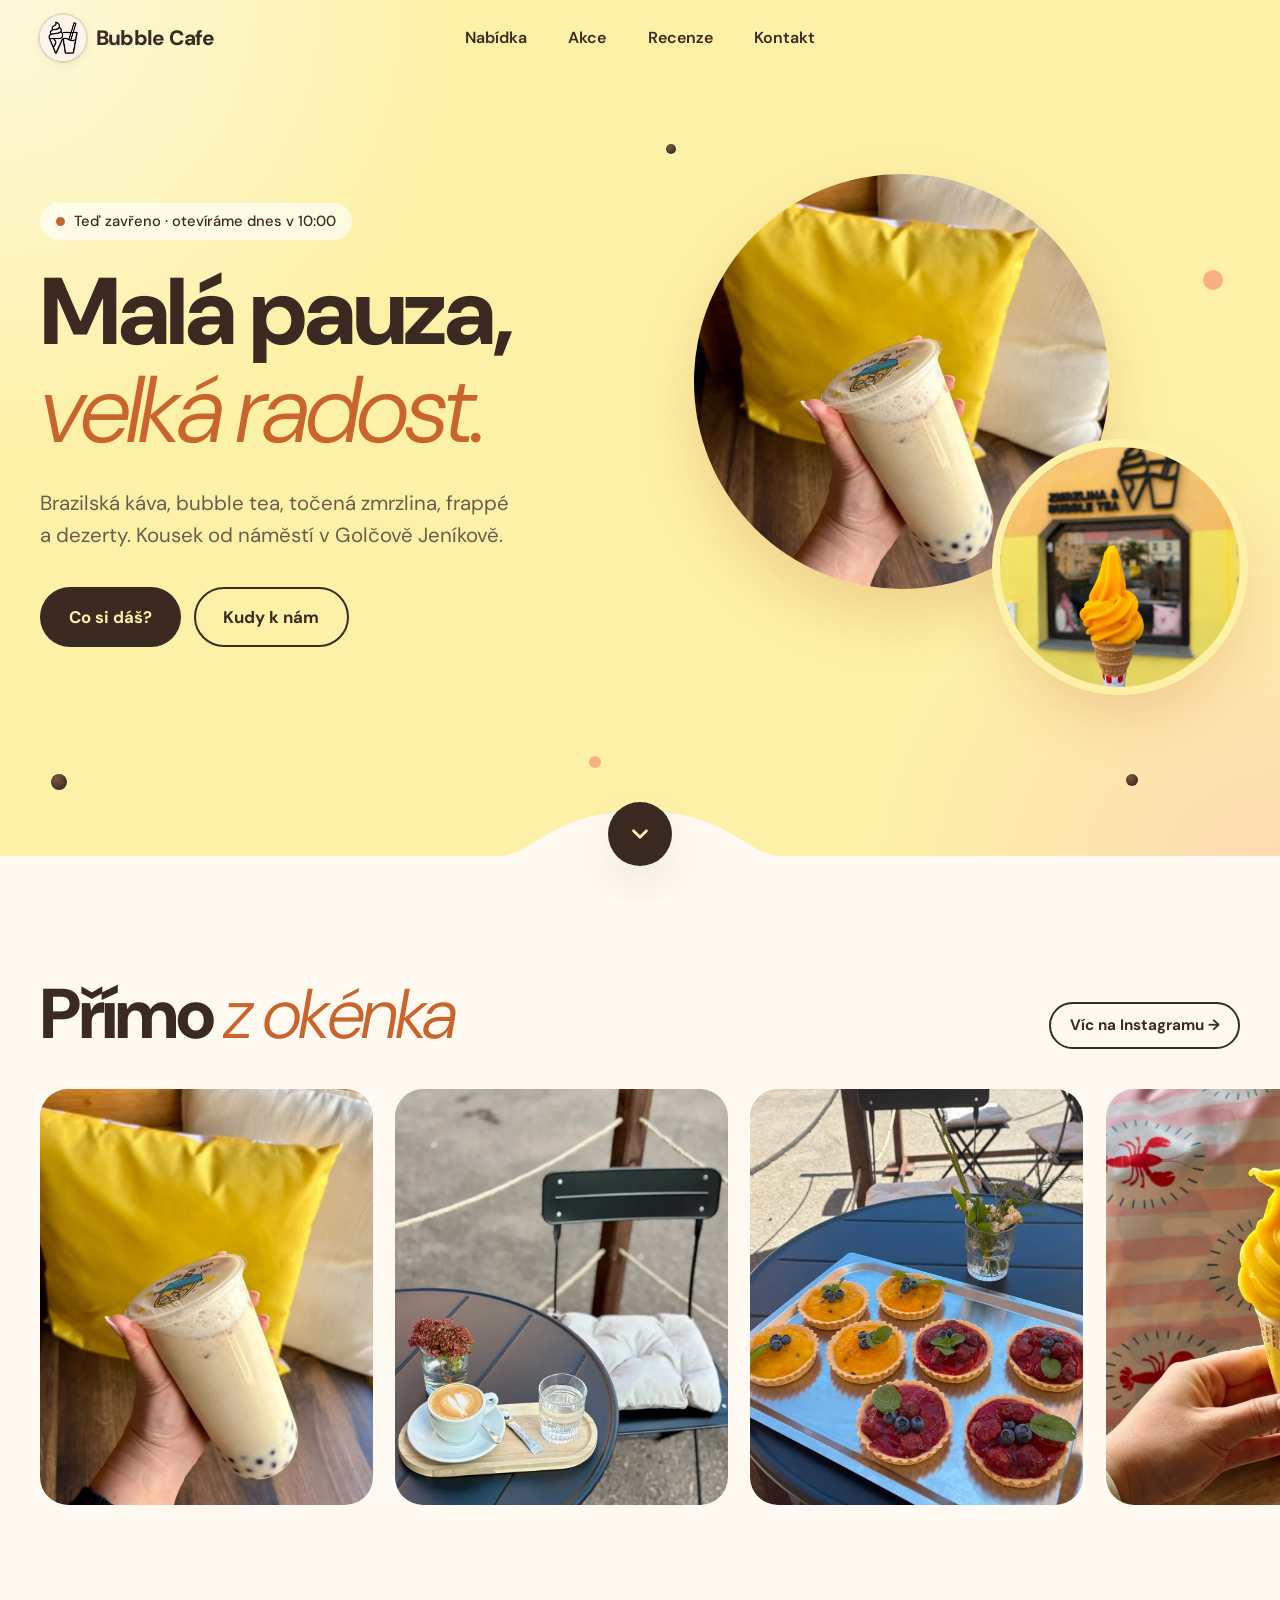
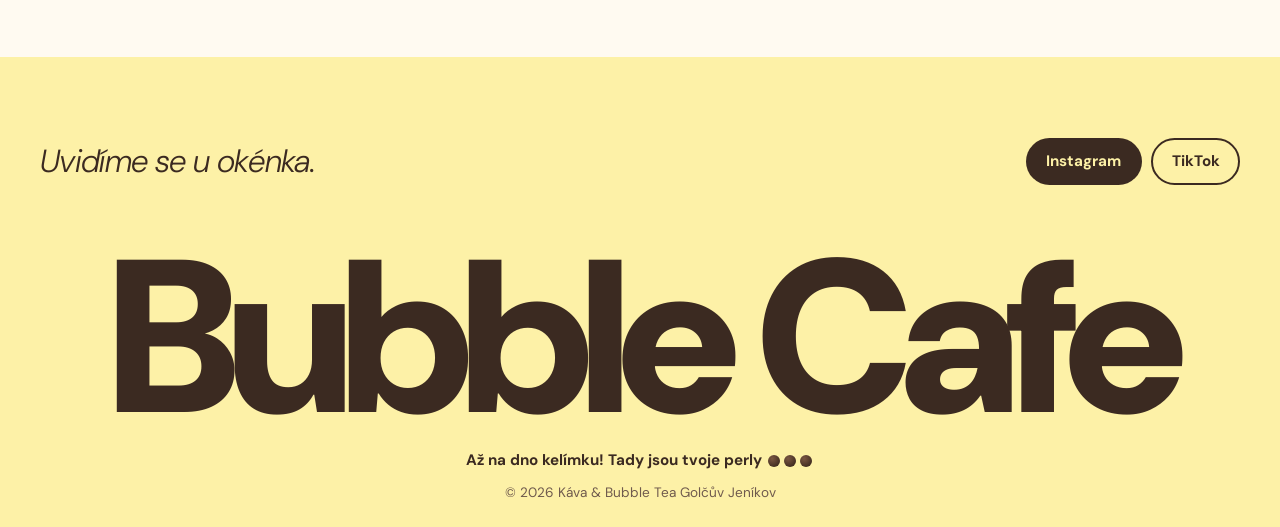
==== commit b5936b4a: "Fotky a logo do hlavní složky, upravené cesty" ====
--- a/index.html
+++ b/index.html
@@ -8,7 +8,7 @@
   <link rel="preconnect" href="https://fonts.googleapis.com">
   <link rel="preconnect" href="https://fonts.gstatic.com" crossorigin>
   <link href="https://fonts.googleapis.com/css2?family=DM+Sans:ital,opsz,wght@0,9..40,300..900;1,9..40,300..900&display=swap" rel="stylesheet">
-  <link rel="icon" href="IMG/708794094_18092274095021674_8489062694724276682_n.jpg">
+  <link rel="icon" href="708794094_18092274095021674_8489062694724276682_n.jpg">
   <link rel="stylesheet" href="styles.css">
 </head>
 <body>
@@ -16,7 +16,7 @@
   <header class="nav">
     <div class="wrap nav__inner">
       <a href="index.html" class="logo" aria-label="Bubble Cafe – úvod">
-        <span class="logo__badge" aria-hidden="true"><img src="IMG/708794094_18092274095021674_8489062694724276682_n.jpg" alt="" width="1080" height="1080"></span>
+        <span class="logo__badge" aria-hidden="true"><img src="708794094_18092274095021674_8489062694724276682_n.jpg" alt="" width="1080" height="1080"></span>
         Bubble Cafe
       </a>
       <nav class="nav__menu" id="menu" aria-label="Hlavní menu">
@@ -57,10 +57,10 @@
 
       <div class="hero__photos">
         <figure class="hero__photo hero__photo--big">
-          <img src="IMG/867406006_18115543799021674_6986882147659581351_n.webp" alt="Mléčný bubble tea s tapiokovými perlami v ruce" width="1440" height="1440" fetchpriority="high">
+          <img src="867406006_18115543799021674_6986882147659581351_n.webp" alt="Mléčný bubble tea s tapiokovými perlami v ruce" width="1440" height="1440" fetchpriority="high">
         </figure>
         <figure class="hero__photo hero__photo--small">
-          <img src="IMG/752643245_18101696459021674_5170873629198934193_n.webp" alt="Mangová točená zmrzlina před okénkem kavárny" width="1440" height="1440">
+          <img src="752643245_18101696459021674_5170873629198934193_n.webp" alt="Mangová točená zmrzlina před okénkem kavárny" width="1440" height="1440">
         </figure>
       </div>
 
@@ -79,13 +79,13 @@
         <a href="https://www.instagram.com/kavaabubble/" target="_blank" rel="noopener" class="pill pill--ghost">Víc na Instagramu&nbsp;→</a>
       </div>
       <div class="gallery__track">
-        <figure><img src="IMG/867406006_18115543799021674_6986882147659581351_n.webp" alt="Mléčný bubble tea s perlami" width="1440" height="1440" loading="lazy"></figure>
-        <figure><img src="IMG/848170183_18113528954021674_6414360546930213852_n.webp" alt="Cappuccino s latte art na stolku venku" width="1170" height="1170" loading="lazy"></figure>
-        <figure><img src="IMG/768555291_18104485046021674_1542284532686548519_n.webp" alt="Ovocné tartaletky s borůvkami na podnose" width="1440" height="1440" loading="lazy"></figure>
-        <figure><img src="IMG/845483574_18113222252021674_8766040224482675115_n.webp" alt="Mangová točená zmrzlina v kornoutu" width="1440" height="1440" loading="lazy"></figure>
-        <figure><img src="IMG/757454747_18102570536021674_7661208918829281333_n.webp" alt="Ledová káva a buchta" width="1170" height="1170" loading="lazy"></figure>
-        <figure><img src="IMG/763587535_18103642076021674_7545020357420582680_n.webp" alt="Růžová točená zmrzlina před kavárnou" width="1440" height="1440" loading="lazy"></figure>
-        <figure><img src="IMG/752643245_18101696459021674_5170873629198934193_n.webp" alt="Mangová zmrzlina před okénkem s logem" width="1440" height="1440" loading="lazy"></figure>
+        <figure><img src="867406006_18115543799021674_6986882147659581351_n.webp" alt="Mléčný bubble tea s perlami" width="1440" height="1440" loading="lazy"></figure>
+        <figure><img src="848170183_18113528954021674_6414360546930213852_n.webp" alt="Cappuccino s latte art na stolku venku" width="1170" height="1170" loading="lazy"></figure>
+        <figure><img src="768555291_18104485046021674_1542284532686548519_n.webp" alt="Ovocné tartaletky s borůvkami na podnose" width="1440" height="1440" loading="lazy"></figure>
+        <figure><img src="845483574_18113222252021674_8766040224482675115_n.webp" alt="Mangová točená zmrzlina v kornoutu" width="1440" height="1440" loading="lazy"></figure>
+        <figure><img src="757454747_18102570536021674_7661208918829281333_n.webp" alt="Ledová káva a buchta" width="1170" height="1170" loading="lazy"></figure>
+        <figure><img src="763587535_18103642076021674_7545020357420582680_n.webp" alt="Růžová točená zmrzlina před kavárnou" width="1440" height="1440" loading="lazy"></figure>
+        <figure><img src="752643245_18101696459021674_5170873629198934193_n.webp" alt="Mangová zmrzlina před okénkem s logem" width="1440" height="1440" loading="lazy"></figure>
       </div>
     </section>
   </main>
